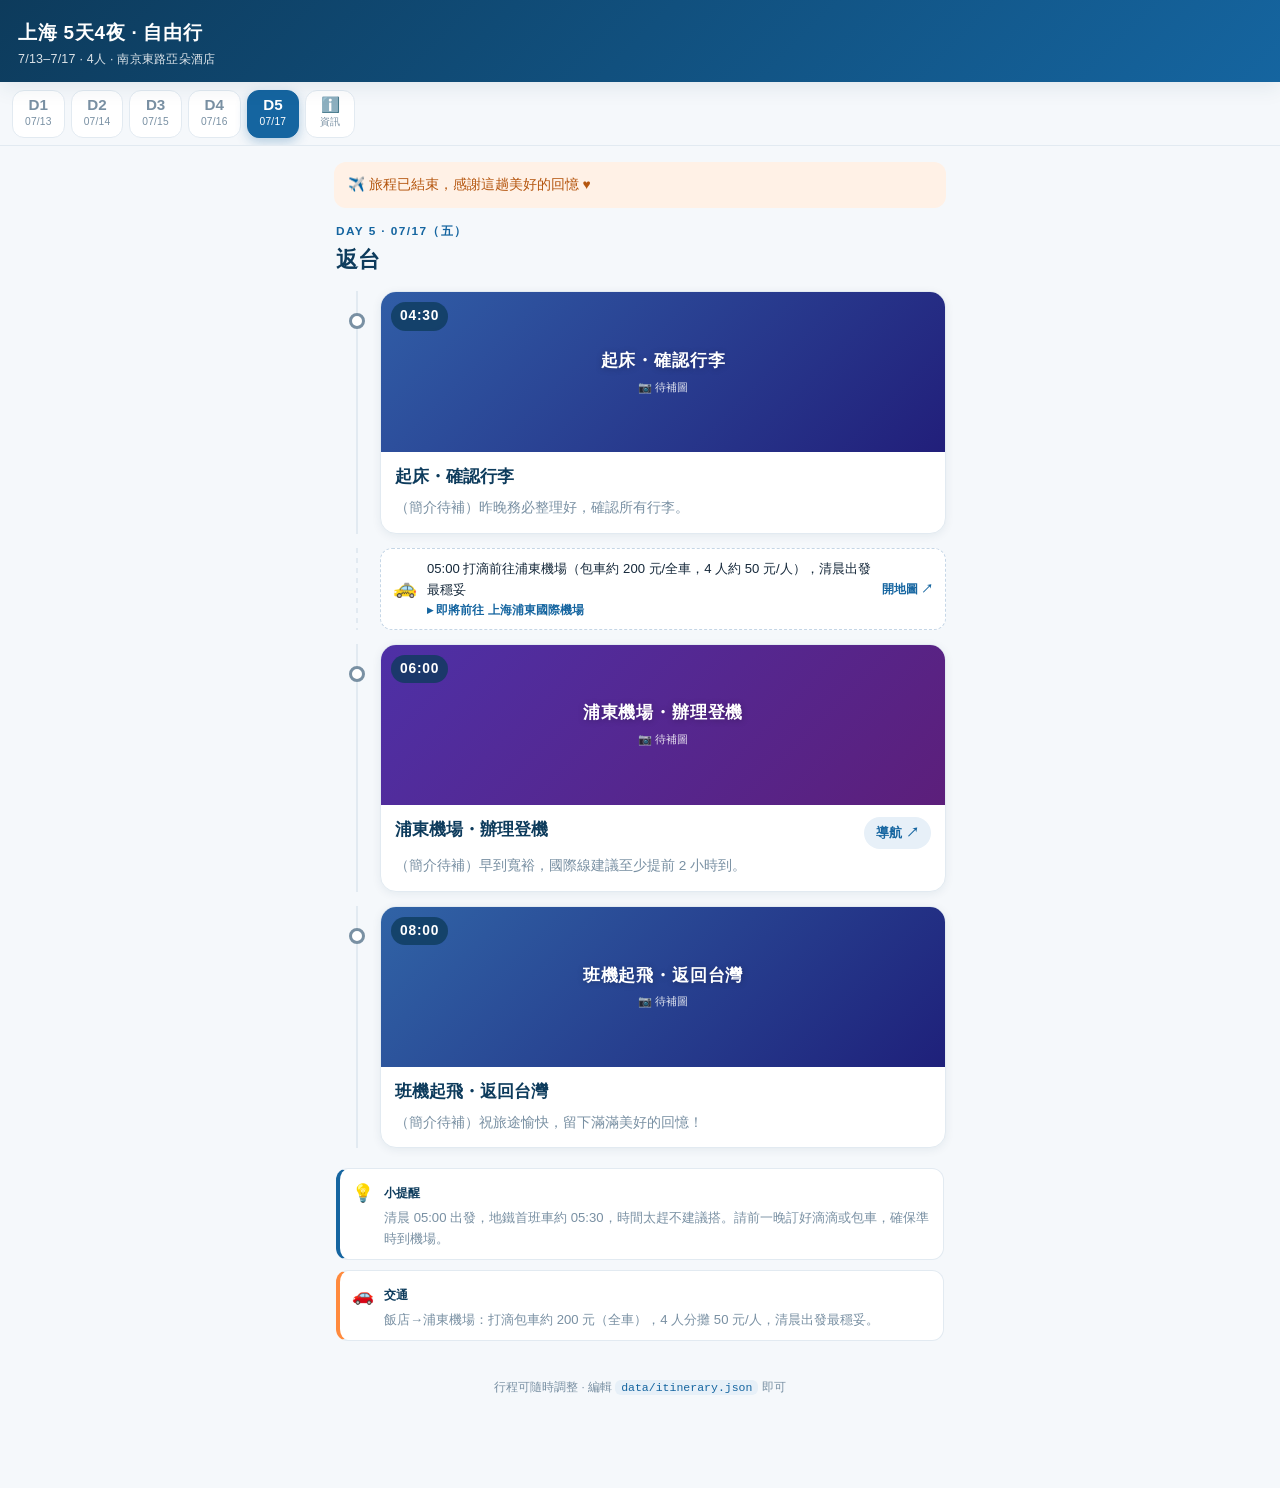
==== index.html @ e6017c13 "Header 顯示網站最後更新時間（CI 部署時自動產生） - workflow 上傳前產生 build-info.json（台北 UTC+8 時間戳） - 前端讀取後顯示「最後更新：YYYY-MM-" ====
<!DOCTYPE html>
<html lang="zh-Hant">
<head>
  <meta charset="UTF-8">
  <meta name="viewport" content="width=device-width, initial-scale=1, viewport-fit=cover">
  <meta name="theme-color" content="#0D3B5C">
  <title>上海 5天4夜 · 自由行</title>
  <link rel="stylesheet" href="css/style.css">
</head>
<body>
  <header class="topbar">
    <h1 id="app-title" class="topbar-title">上海自由行</h1>
    <p id="app-sub" class="topbar-sub"></p>
    <p id="app-updated" class="topbar-updated" hidden></p>
  </header>

  <nav id="tabs" class="tabbar" role="tablist" aria-label="行程分頁"></nav>

  <main id="content" class="content" role="tabpanel">
    <p class="loading">行程載入中…</p>
  </main>

  <button id="now-btn" class="now-fab" hidden aria-label="回到現在">
    <span class="now-fab-ico">⟲</span><span class="now-fab-txt">回到現在</span>
  </button>

  <footer class="footer">
    <p>行程可隨時調整 · 編輯 <code>data/itinerary.json</code> 即可</p>
  </footer>

  <script src="js/amap.js"></script>
  <script src="js/now.js"></script>
  <script src="js/app.js"></script>
</body>
</html>
---- css/style.css ----
/* 上海自由行 — 清爽現代・藍白卡片，手機優先
   簽名元素：會呼吸的日程時間軸 spine（填充至「現在」，當前節點暖橘脈動） */

:root {
  --bg: #f5f8fb;
  --surface: #ffffff;
  --blue: #1565a0;
  --blue-deep: #0d3b5c;
  --blue-soft: #e7f0f8;
  --accent: #ff8a3d;      /* 唯一破格：僅用於「現在/即將」 */
  --accent-soft: #fff1e6;
  --ink: #16293b;
  --muted: #7990a3;
  --line: #e2eaf1;
  --shadow: 0 6px 20px rgba(13, 59, 92, 0.08);
  --shadow-card: 0 2px 10px rgba(13, 59, 92, 0.07);
  --radius: 16px;
  --rail-w: 46px;
  --tabbar-h: 60px;
  --topbar-h: 64px;
  font-family: -apple-system, BlinkMacSystemFont, "PingFang TC", "Noto Sans TC",
    "Microsoft JhengHei", "Segoe UI", Roboto, sans-serif;
}

* { box-sizing: border-box; }

html { scroll-padding-top: calc(var(--topbar-h) + var(--tabbar-h) + 8px); }

body {
  margin: 0;
  background: var(--bg);
  color: var(--ink);
  line-height: 1.6;
  -webkit-text-size-adjust: 100%;
  padding-bottom: 72px;
}

/* ---------- Topbar ---------- */
.topbar {
  position: sticky;
  top: 0;
  z-index: 30;
  background: linear-gradient(135deg, var(--blue-deep), var(--blue));
  color: #fff;
  padding: env(safe-area-inset-top) 18px 12px;
  padding-top: max(12px, env(safe-area-inset-top));
  box-shadow: var(--shadow);
}
.topbar-title {
  margin: 6px 0 2px;
  font-size: 1.18rem;
  font-weight: 800;
  letter-spacing: 0.04em;
}
.topbar-sub {
  margin: 0;
  font-size: 0.78rem;
  opacity: 0.85;
  letter-spacing: 0.02em;
}
.topbar-updated {
  margin: 4px 0 0;
  font-size: 0.66rem;
  opacity: 0.62;
  letter-spacing: 0.02em;
  font-variant-numeric: tabular-nums;
}
.topbar-updated[hidden] { display: none; }

/* ---------- Tabbar ---------- */
.tabbar {
  position: sticky;
  top: var(--topbar-h);
  z-index: 25;
  display: flex;
  gap: 6px;
  padding: 8px 12px;
  background: rgba(245, 248, 251, 0.92);
  backdrop-filter: blur(8px);
  border-bottom: 1px solid var(--line);
  overflow-x: auto;
  scrollbar-width: none;
}
.tabbar::-webkit-scrollbar { display: none; }
.tab {
  position: relative;
  flex: 0 0 auto;
  display: flex;
  flex-direction: column;
  align-items: center;
  min-width: 50px;
  padding: 6px 12px;
  border: 1px solid var(--line);
  border-radius: 12px;
  background: var(--surface);
  color: var(--muted);
  font: inherit;
  cursor: pointer;
  transition: all 0.18s ease;
}
.tab-day { font-size: 0.95rem; font-weight: 700; line-height: 1.1; }
.tab-date { font-size: 0.64rem; letter-spacing: 0.02em; }
.tab.is-active {
  background: var(--blue);
  border-color: var(--blue);
  color: #fff;
  box-shadow: 0 4px 12px rgba(21, 101, 160, 0.3);
}
.tab-dot {
  position: absolute;
  top: 5px;
  right: 7px;
  width: 7px;
  height: 7px;
  border-radius: 50%;
  background: var(--accent);
  box-shadow: 0 0 0 2px var(--surface);
}
.tab.is-active .tab-dot { box-shadow: 0 0 0 2px var(--blue); }

/* ---------- Content ---------- */
.content { padding: 16px 14px 8px; max-width: 640px; margin: 0 auto; }
.loading, .load-error { text-align: center; color: var(--muted); padding: 40px 16px; }
.load-error { color: #c0392b; }

.banner {
  border-radius: 12px;
  padding: 12px 14px;
  font-size: 0.85rem;
  margin-bottom: 14px;
}
.banner--before { background: var(--blue-soft); color: var(--blue-deep); }
.banner--after { background: var(--accent-soft); color: #b5560f; }

.day-head { margin: 4px 2px 14px; }
.day-kicker {
  font-size: 0.74rem;
  font-weight: 700;
  letter-spacing: 0.12em;
  color: var(--blue);
  text-transform: uppercase;
}
.day-title { margin: 2px 0 0; font-size: 1.35rem; font-weight: 800; color: var(--blue-deep); }

/* ---------- Timeline spine ---------- */
.timeline { list-style: none; margin: 0; padding: 0; }
.tl-item {
  position: relative;
  display: grid;
  grid-template-columns: var(--rail-w) 1fr;
}
.tl-rail { position: relative; }
.tl-rail::before {
  content: "";
  position: absolute;
  left: calc(var(--rail-w) / 2 - 1px);
  top: 0;
  bottom: 0;
  width: 2px;
  background: var(--line);
}
.tl-rail--dashed::before {
  background: repeating-linear-gradient(var(--line) 0 5px, transparent 5px 10px);
}
.tl-node {
  position: absolute;
  left: calc(var(--rail-w) / 2 - 8px);
  top: 22px;
  width: 16px;
  height: 16px;
  border-radius: 50%;
  background: var(--surface);
  border: 3px solid var(--muted);
  z-index: 1;
}

/* spot card */
.tl-spot { padding-bottom: 14px; }
.card {
  background: var(--surface);
  border-radius: var(--radius);
  box-shadow: var(--shadow-card);
  overflow: hidden;
  border: 1px solid var(--line);
  transition: border-color 0.2s ease, box-shadow 0.2s ease, transform 0.2s ease;
}
.card-media { position: relative; height: 132px; }
.media-img { width: 100%; height: 100%; object-fit: cover; display: block; }
.media-ph {
  width: 100%;
  height: 100%;
  display: flex;
  flex-direction: column;
  align-items: center;
  justify-content: center;
  gap: 4px;
  color: #fff;
}
.media-ph-name { font-size: 1.05rem; font-weight: 800; letter-spacing: 0.05em; text-shadow: 0 1px 6px rgba(0,0,0,0.25); }
.media-ph-hint { font-size: 0.7rem; opacity: 0.85; }
.spot-time {
  position: absolute;
  top: 10px;
  left: 10px;
  background: rgba(13, 59, 92, 0.78);
  color: #fff;
  font-size: 0.86rem;
  font-weight: 800;
  font-variant-numeric: tabular-nums;
  letter-spacing: 0.06em;
  padding: 3px 9px;
  border-radius: 999px;
  backdrop-filter: blur(2px);
}
.card-body { padding: 12px 14px 14px; }
.card-head { display: flex; align-items: flex-start; justify-content: space-between; gap: 10px; }
.card-title { margin: 0; font-size: 1.04rem; font-weight: 700; color: var(--blue-deep); }
.card-intro { margin: 6px 0 0; font-size: 0.85rem; color: var(--muted); }

.btn-nav {
  flex: 0 0 auto;
  background: var(--blue-soft);
  color: var(--blue);
  font-size: 0.8rem;
  font-weight: 700;
  text-decoration: none;
  padding: 6px 12px;
  border-radius: 999px;
  white-space: nowrap;
  transition: background 0.15s ease;
}
.btn-nav:active { background: #d6e6f4; }

.now-badge, .next-badge {
  display: inline-block;
  font-size: 0.66rem;
  font-weight: 800;
  padding: 2px 7px;
  border-radius: 999px;
  vertical-align: middle;
  margin-left: 4px;
}
.now-badge { background: var(--accent); color: #fff; }
.next-badge { background: var(--accent-soft); color: #b5560f; }

/* transit chip */
.tl-transit { padding-bottom: 14px; }
.transit-chip {
  display: flex;
  align-items: center;
  gap: 10px;
  background: var(--surface);
  border: 1px dashed #c5d6e6;
  border-radius: 12px;
  padding: 9px 12px;
  text-decoration: none;
  color: var(--ink);
  transition: background 0.15s ease, border-color 0.15s ease;
}
a.transit-chip:active { background: var(--blue-soft); }
.transit-chip--static { cursor: default; }
.transit-icon { font-size: 1.2rem; flex: 0 0 auto; }
.transit-text { flex: 1 1 auto; min-width: 0; }
.transit-desc { display: block; font-size: 0.82rem; }
.transit-dest { display: block; font-size: 0.74rem; font-weight: 700; color: var(--blue); margin-top: 1px; }
.transit-go { flex: 0 0 auto; font-size: 0.72rem; font-weight: 700; color: var(--blue); white-space: nowrap; }

/* ---------- 三態：已過 / 現在 / 即將 ---------- */
.state-past .card { opacity: 0.72; }
.state-past .media-ph { filter: saturate(0.7) brightness(0.92); }
.state-past .tl-rail::before { background: var(--blue); opacity: 0.5; }
.state-past .tl-rail--dashed::before {
  background: repeating-linear-gradient(rgba(21,101,160,0.5) 0 5px, transparent 5px 10px);
}
.state-past .tl-node { border-color: var(--blue); background: var(--blue); }

.state-current .tl-rail::before { background: linear-gradient(var(--blue) 0 22px, var(--line) 22px); }
.state-current .tl-node {
  border-color: var(--accent);
  background: var(--accent);
  box-shadow: 0 0 0 0 rgba(255, 138, 61, 0.6);
  animation: pulse 1.8s infinite;
}
.state-current .card {
  border-color: var(--accent);
  box-shadow: 0 8px 22px rgba(255, 138, 61, 0.22);
  transform: translateY(-1px);
}
.state-next .tl-node { border-color: var(--accent); background: var(--accent-soft); }

@keyframes pulse {
  0% { box-shadow: 0 0 0 0 rgba(255, 138, 61, 0.55); }
  70% { box-shadow: 0 0 0 10px rgba(255, 138, 61, 0); }
  100% { box-shadow: 0 0 0 0 rgba(255, 138, 61, 0); }
}

/* ---------- 小提醒 / 交通 ---------- */
.notes { margin: 6px 2px 0; display: grid; gap: 10px; }
.note {
  display: flex;
  gap: 10px;
  background: var(--surface);
  border: 1px solid var(--line);
  border-left: 4px solid var(--blue);
  border-radius: 12px;
  padding: 10px 12px;
}
.note--car { border-left-color: var(--accent); }
.note-ico { font-size: 1.1rem; }
.note strong { font-size: 0.78rem; color: var(--blue-deep); }
.note p { margin: 2px 0 0; font-size: 0.82rem; color: var(--muted); }

/* ---------- 資訊分頁 ---------- */
.info-block { margin-bottom: 22px; }
.info-h { font-size: 1rem; color: var(--blue-deep); margin: 0 0 10px; }
.table-wrap { overflow-x: auto; border-radius: 12px; border: 1px solid var(--line); }
.info-table { width: 100%; border-collapse: collapse; background: var(--surface); font-size: 0.8rem; }
.info-table th, .info-table td { padding: 9px 10px; text-align: left; border-bottom: 1px solid var(--line); }
.info-table thead th { background: var(--blue-soft); color: var(--blue-deep); font-size: 0.76rem; white-space: nowrap; }
.info-table tbody tr:last-child td { border-bottom: none; }
.info-table .num { font-variant-numeric: tabular-nums; white-space: nowrap; }
.info-table tbody tr:last-child { font-weight: 700; }

.checklist { list-style: none; margin: 0; padding: 0; display: grid; grid-template-columns: 1fr 1fr; gap: 6px; }
.checklist label { display: flex; align-items: center; gap: 7px; font-size: 0.84rem; background: var(--surface); border: 1px solid var(--line); border-radius: 10px; padding: 8px 10px; cursor: pointer; }
.checklist input { accent-color: var(--blue); width: 16px; height: 16px; }
.bullet { margin: 0; padding-left: 20px; }
.bullet li { font-size: 0.85rem; margin-bottom: 6px; color: var(--ink); }

/* ---------- 回到現在 FAB ---------- */
.now-fab {
  position: fixed;
  right: 16px;
  bottom: calc(18px + env(safe-area-inset-bottom));
  z-index: 40;
  display: inline-flex;
  align-items: center;
  gap: 7px;
  background: var(--accent);
  color: #fff;
  border: none;
  border-radius: 999px;
  padding: 11px 17px;
  font: inherit;
  font-weight: 800;
  font-size: 0.85rem;
  box-shadow: 0 8px 22px rgba(255, 138, 61, 0.4);
  cursor: pointer;
}
.now-fab[hidden] { display: none; }
.now-fab-ico { font-size: 1.1rem; }
.now-fab:active { transform: scale(0.96); }

/* ---------- Footer ---------- */
.footer { text-align: center; padding: 18px 16px 8px; color: var(--muted); font-size: 0.72rem; }
.footer code { background: var(--blue-soft); color: var(--blue); padding: 1px 6px; border-radius: 6px; }

/* ---------- a11y ---------- */
:focus-visible { outline: 3px solid var(--accent); outline-offset: 2px; border-radius: 6px; }

@media (prefers-reduced-motion: reduce) {
  * { animation: none !important; scroll-behavior: auto !important; transition: none !important; }
}

@media (min-width: 560px) {
  .card-media { height: 160px; }
}
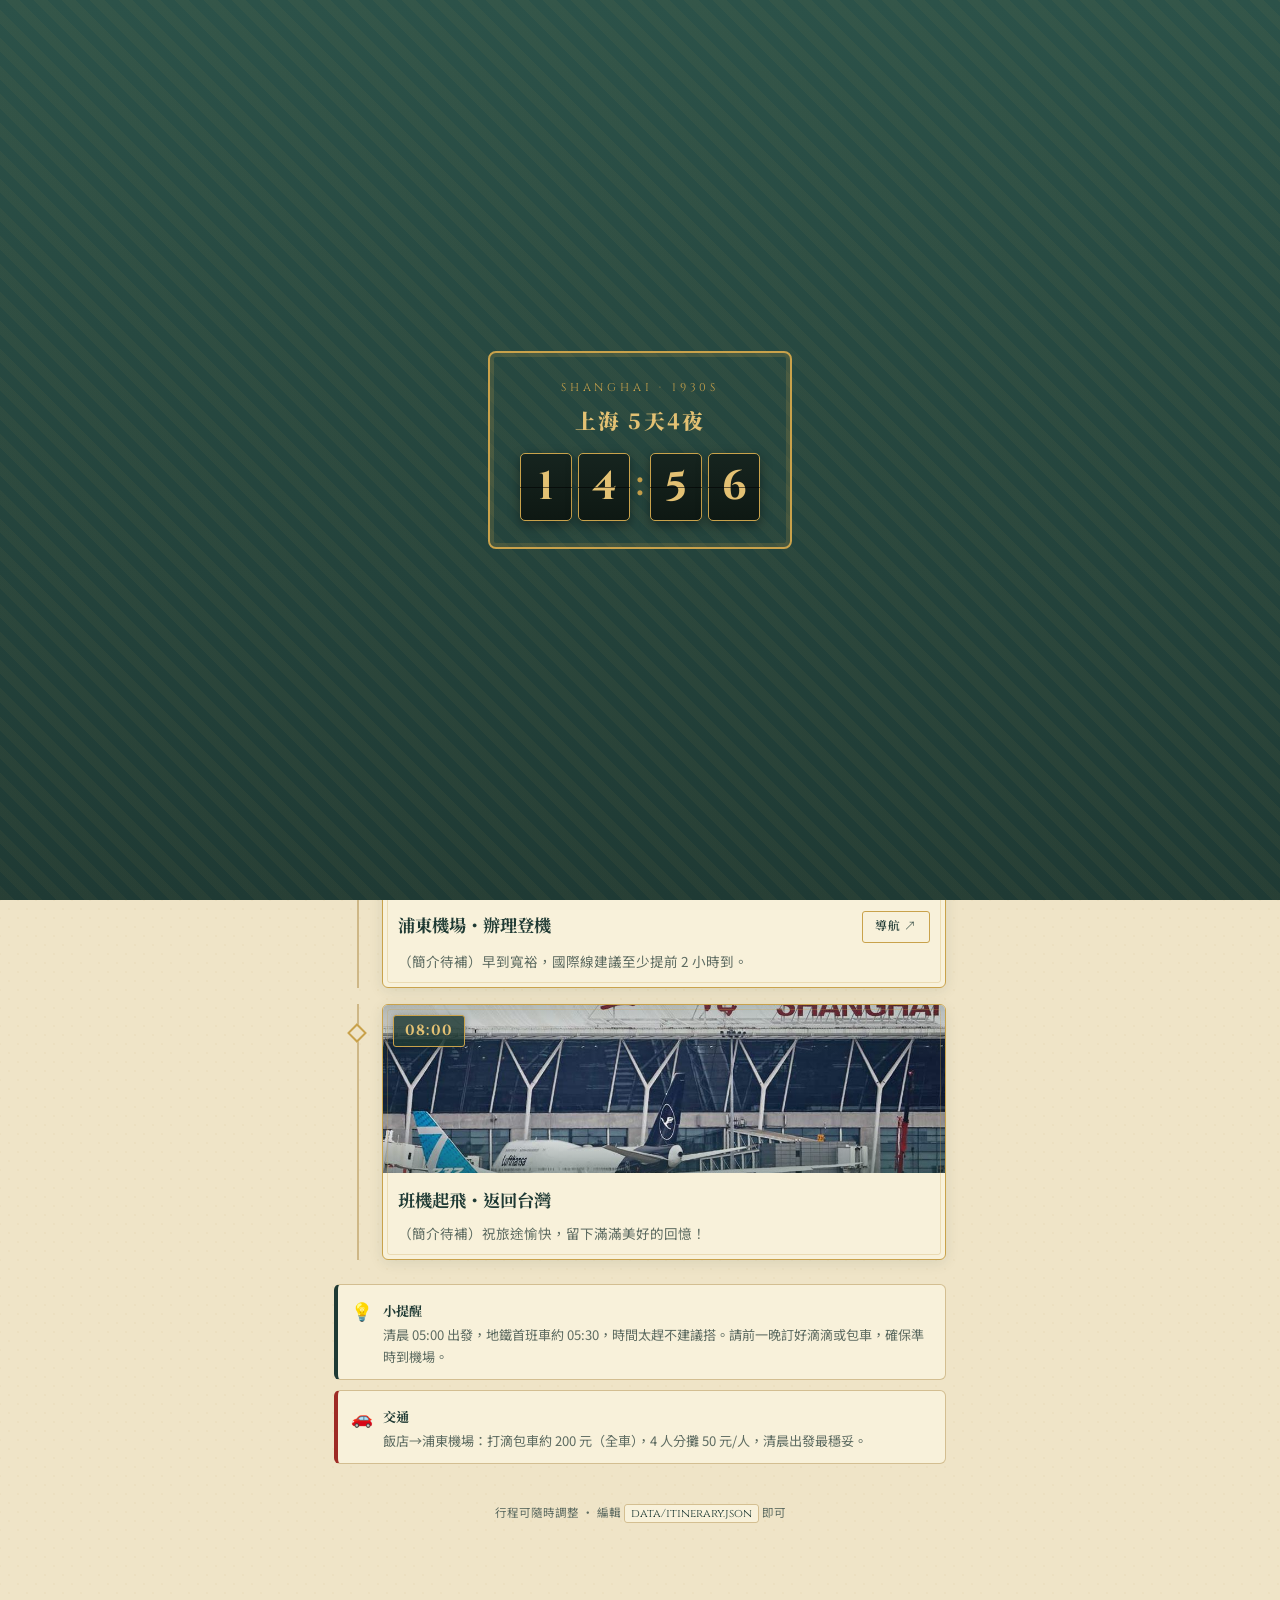
==== commit 388b8077: "feat: 改版為老上海 Art Deco 視覺風格 - 配色全面換成墨綠/鎏金/米白紙感，胭脂紅作為「現在/即將」唯一破格 - 時間軸節點改菱形、時間改鎏金框車票、Day 標頭墨綠帶＋鎏金 ◆ 分隔" ====
--- a/index.html
+++ b/index.html
@@ -3,11 +3,29 @@
 <head>
   <meta charset="UTF-8">
   <meta name="viewport" content="width=device-width, initial-scale=1, viewport-fit=cover">
-  <meta name="theme-color" content="#0D3B5C">
+  <meta name="theme-color" content="#1f3a34">
   <title>上海 5天4夜 · 自由行</title>
+  <link rel="preconnect" href="https://fonts.googleapis.com">
+  <link rel="preconnect" href="https://fonts.gstatic.com" crossorigin>
+  <link rel="stylesheet" href="https://fonts.googleapis.com/css2?family=Cinzel:wght@400;500;600;700&family=Noto+Serif+TC:wght@500;700;900&family=Noto+Sans+TC:wght@400;500;700&display=swap">
   <link rel="stylesheet" href="css/style.css">
 </head>
 <body>
+  <!-- 入場：翻牌時鐘（數字由 app.js 依當前上海時間填入；無 JS／reduced-motion 時自動隱藏） -->
+  <div id="deco-loader" class="deco-loader" aria-hidden="true">
+    <div class="deco-loader-frame">
+      <div class="deco-loader-eyebrow">Shanghai · 1930s</div>
+      <div class="deco-loader-title">上海 5天4夜</div>
+      <div class="flip-clock">
+        <div class="flip-card"><span class="flip-digit flip-new" data-h10></span></div>
+        <div class="flip-card"><span class="flip-digit flip-new" data-h1></span></div>
+        <span class="flip-colon">:</span>
+        <div class="flip-card"><span class="flip-digit flip-new" data-m10></span></div>
+        <div class="flip-card"><span class="flip-digit flip-new" data-m1></span></div>
+      </div>
+    </div>
+  </div>
+
   <header class="topbar">
     <h1 id="app-title" class="topbar-title">上海自由行</h1>
     <p id="app-sub" class="topbar-sub"></p>
--- a/css/style.css
+++ b/css/style.css
@@ -1,86 +1,110 @@
-/* 上海自由行 — 清爽現代・藍白卡片，手機優先
-   簽名元素：會呼吸的日程時間軸 spine（填充至「現在」，當前節點暖橘脈動） */
+/* 上海自由行 — 老上海 Art Deco・月份牌・手機優先
+   墨綠當墨色／鎏金金屬細線／胭脂破格／米白紙感
+   簽名：鎏金時間軸 spine（菱形節點），現在態胭脂菱形脈動；入場翻牌時鐘
+   字體由 index.html 的 <link> 預載（Cinzel / Noto Serif TC / Noto Sans TC） */
 
 :root {
-  --bg: #f5f8fb;
-  --surface: #ffffff;
-  --blue: #1565a0;
-  --blue-deep: #0d3b5c;
-  --blue-soft: #e7f0f8;
-  --accent: #ff8a3d;      /* 唯一破格：僅用於「現在/即將」 */
-  --accent-soft: #fff1e6;
-  --ink: #16293b;
-  --muted: #7990a3;
-  --line: #e2eaf1;
-  --shadow: 0 6px 20px rgba(13, 59, 92, 0.08);
-  --shadow-card: 0 2px 10px rgba(13, 59, 92, 0.07);
-  --radius: 16px;
-  --rail-w: 46px;
+  --paper: #efe4c7;        /* 月份牌米白（帶暖） */
+  --paper-2: #f8f1da;      /* 卡片底，略亮 */
+  --ink: #20312b;          /* 墨綠近黑：主文字（不用純黑） */
+  --ink-soft: #5d6b61;     /* 次文字 */
+  --jade: #1f3a34;         /* 深墨綠：標頭塊 */
+  --jade-2: #2c5249;
+  --gold: #c9a24b;         /* 鎏金 */
+  --gold-bright: #e3c173;
+  --gold-line: rgba(166, 130, 56, 0.45);  /* 金屬細線（紙上） */
+  --rouge: #9e2b25;        /* 胭脂：唯一破格，僅「現在/即將」 */
+  --rouge-soft: #f0dcc7;
+  --line: rgba(166, 130, 56, 0.32);
+
+  --shadow: 0 8px 24px rgba(31, 58, 52, 0.16);
+  --shadow-card: 0 3px 14px rgba(31, 58, 52, 0.10);
+  --radius: 6px;           /* Art Deco：俐落幾何，少圓角 */
+  --rail-w: 48px;
   --tabbar-h: 60px;
-  --topbar-h: 64px;
-  font-family: -apple-system, BlinkMacSystemFont, "PingFang TC", "Noto Sans TC",
-    "Microsoft JhengHei", "Segoe UI", Roboto, sans-serif;
+  --topbar-h: 72px;
+
+  --serif: "Noto Serif TC", "Songti TC", serif;
+  --sans: "Noto Sans TC", -apple-system, "PingFang TC", sans-serif;
+  --deco: "Cinzel", "Noto Serif TC", serif;   /* Deco-classical 拉丁／數字 */
+  font-family: var(--sans);
 }
 
 * { box-sizing: border-box; }
-
 html { scroll-padding-top: calc(var(--topbar-h) + var(--tabbar-h) + 8px); }
 
 body {
   margin: 0;
-  background: var(--bg);
   color: var(--ink);
-  line-height: 1.6;
+  line-height: 1.65;
   -webkit-text-size-adjust: 100%;
-  padding-bottom: 72px;
-}
-
-/* ---------- Topbar ---------- */
+  padding-bottom: 76px;
+  /* 紙感：米白＋極淡金色織紋網點 */
+  background-color: var(--paper);
+  background-image:
+    radial-gradient(rgba(166, 130, 56, 0.045) 1px, transparent 1px),
+    radial-gradient(rgba(166, 130, 56, 0.045) 1px, transparent 1px);
+  background-size: 18px 18px;
+  background-position: 0 0, 9px 9px;
+}
+
+/* ===== Topbar：墨綠塊＋鎏金雙線＋幾何放射 ===== */
 .topbar {
   position: sticky;
   top: 0;
   z-index: 30;
-  background: linear-gradient(135deg, var(--blue-deep), var(--blue));
-  color: #fff;
-  padding: env(safe-area-inset-top) 18px 12px;
-  padding-top: max(12px, env(safe-area-inset-top));
-  box-shadow: var(--shadow);
-}
+  color: var(--paper);
+  padding: max(12px, env(safe-area-inset-top)) 18px 12px;
+  background:
+    repeating-linear-gradient(90deg, transparent 0 26px, rgba(201,162,75,0.05) 26px 27px),
+    linear-gradient(180deg, var(--jade-2), var(--jade));
+  border-bottom: 3px solid var(--gold);
+  box-shadow: var(--shadow), inset 0 -6px 0 -5px var(--gold-bright);
+  transition: transform 0.25s ease;
+  will-change: transform;
+}
+body.head-collapsed .topbar { transform: translateY(-100%); }
 .topbar-title {
-  margin: 6px 0 2px;
-  font-size: 1.18rem;
-  font-weight: 800;
-  letter-spacing: 0.04em;
+  margin: 4px 0 2px;
+  font-family: var(--serif);
+  font-size: 1.24rem;
+  font-weight: 900;
+  letter-spacing: 0.08em;
+  color: var(--gold-bright);
+  text-shadow: 0 1px 0 rgba(0,0,0,0.25);
 }
 .topbar-sub {
   margin: 0;
-  font-size: 0.78rem;
-  opacity: 0.85;
-  letter-spacing: 0.02em;
+  font-size: 0.74rem;
+  letter-spacing: 0.16em;
+  color: rgba(239, 228, 199, 0.78);
 }
 .topbar-updated {
   margin: 4px 0 0;
-  font-size: 0.66rem;
-  opacity: 0.62;
-  letter-spacing: 0.02em;
+  font-family: var(--deco);
+  font-size: 0.62rem;
+  letter-spacing: 0.08em;
+  color: rgba(201, 162, 75, 0.7);
   font-variant-numeric: tabular-nums;
 }
 .topbar-updated[hidden] { display: none; }
 
-/* ---------- Tabbar ---------- */
+/* ===== Tabbar ===== */
 .tabbar {
   position: sticky;
   top: var(--topbar-h);
   z-index: 25;
   display: flex;
-  gap: 6px;
-  padding: 8px 12px;
-  background: rgba(245, 248, 251, 0.92);
+  gap: 7px;
+  padding: 9px 12px;
+  background: rgba(239, 228, 199, 0.92);
   backdrop-filter: blur(8px);
-  border-bottom: 1px solid var(--line);
+  border-bottom: 1px solid var(--gold-line);
   overflow-x: auto;
   scrollbar-width: none;
-}
+  transition: transform 0.25s ease;
+}
+body.head-collapsed .tabbar { transform: translateY(calc(-1 * var(--topbar-h))); }
 .tabbar::-webkit-scrollbar { display: none; }
 .tab {
   position: relative;
@@ -88,280 +112,442 @@
   display: flex;
   flex-direction: column;
   align-items: center;
-  min-width: 50px;
-  padding: 6px 12px;
-  border: 1px solid var(--line);
-  border-radius: 12px;
-  background: var(--surface);
-  color: var(--muted);
+  min-width: 52px;
+  padding: 6px 13px;
+  border: 1px solid var(--gold-line);
+  border-radius: var(--radius);
+  background: var(--paper-2);
+  color: var(--ink-soft);
   font: inherit;
   cursor: pointer;
   transition: all 0.18s ease;
 }
-.tab-day { font-size: 0.95rem; font-weight: 700; line-height: 1.1; }
-.tab-date { font-size: 0.64rem; letter-spacing: 0.02em; }
+.tab-day { font-family: var(--deco); font-size: 1rem; font-weight: 700; line-height: 1.15; letter-spacing: 0.04em; }
+.tab-date { font-family: var(--deco); font-size: 0.62rem; letter-spacing: 0.06em; }
 .tab.is-active {
-  background: var(--blue);
-  border-color: var(--blue);
-  color: #fff;
-  box-shadow: 0 4px 12px rgba(21, 101, 160, 0.3);
+  background: var(--jade);
+  border-color: var(--gold);
+  color: var(--gold-bright);
+  box-shadow: 0 3px 10px rgba(31, 58, 52, 0.3), inset 0 0 0 1px rgba(201,162,75,0.35);
 }
 .tab-dot {
   position: absolute;
-  top: 5px;
-  right: 7px;
-  width: 7px;
-  height: 7px;
-  border-radius: 50%;
-  background: var(--accent);
-  box-shadow: 0 0 0 2px var(--surface);
-}
-.tab.is-active .tab-dot { box-shadow: 0 0 0 2px var(--blue); }
-
-/* ---------- Content ---------- */
+  top: 4px; right: 6px;
+  width: 7px; height: 7px;
+  background: var(--rouge);
+  transform: rotate(45deg);   /* 菱形 */
+  box-shadow: 0 0 0 2px var(--paper-2);
+}
+.tab.is-active .tab-dot { box-shadow: 0 0 0 2px var(--jade); }
+
+/* ===== Content ===== */
 .content { padding: 16px 14px 8px; max-width: 640px; margin: 0 auto; }
-.loading, .load-error { text-align: center; color: var(--muted); padding: 40px 16px; }
-.load-error { color: #c0392b; }
+.loading, .load-error { text-align: center; color: var(--ink-soft); padding: 40px 16px; }
+.load-error { color: var(--rouge); }
 
 .banner {
-  border-radius: 12px;
+  border: 1px solid var(--gold-line);
+  border-left: 4px solid var(--gold);
+  border-radius: var(--radius);
   padding: 12px 14px;
   font-size: 0.85rem;
-  margin-bottom: 14px;
-}
-.banner--before { background: var(--blue-soft); color: var(--blue-deep); }
-.banner--after { background: var(--accent-soft); color: #b5560f; }
-
-.day-head { margin: 4px 2px 14px; }
+  margin-bottom: 16px;
+  background: var(--paper-2);
+}
+.banner--before { color: var(--jade); }
+.banner--after { color: var(--rouge); border-left-color: var(--rouge); }
+
+/* ===== Day head：墨綠標頭帶＋Deco 分隔 ===== */
+.day-head {
+  margin: 4px 0 16px;
+  padding: 14px 16px;
+  background: var(--jade);
+  border-radius: var(--radius);
+  border: 1px solid var(--gold);
+  box-shadow: inset 0 0 0 3px rgba(201,162,75,0.14);
+  position: relative;
+}
 .day-kicker {
-  font-size: 0.74rem;
-  font-weight: 700;
-  letter-spacing: 0.12em;
-  color: var(--blue);
+  font-family: var(--deco);
+  font-size: 0.72rem;
+  font-weight: 600;
+  letter-spacing: 0.18em;
+  color: var(--gold-bright);
   text-transform: uppercase;
 }
-.day-title { margin: 2px 0 0; font-size: 1.35rem; font-weight: 800; color: var(--blue-deep); }
-
-/* ---------- Timeline spine ---------- */
+.day-title {
+  margin: 6px 0 0;
+  font-family: var(--serif);
+  font-size: 1.42rem;
+  font-weight: 900;
+  letter-spacing: 0.03em;
+  color: var(--paper);
+}
+/* 標頭帶下方鎏金 Deco 分隔線（◆ 居中） */
+.day-head::after {
+  content: "";
+  display: block;
+  margin-top: 10px;
+  height: 6px;
+  background:
+    linear-gradient(var(--gold), var(--gold)) center/100% 1px no-repeat,
+    radial-gradient(circle, var(--gold-bright) 2.5px, transparent 3px) center/9px 9px no-repeat;
+}
+
+/* ===== Timeline spine（鎏金軌＋菱形節點）===== */
 .timeline { list-style: none; margin: 0; padding: 0; }
-.tl-item {
-  position: relative;
-  display: grid;
-  grid-template-columns: var(--rail-w) 1fr;
-}
+.tl-item { position: relative; display: grid; grid-template-columns: var(--rail-w) 1fr; }
 .tl-rail { position: relative; }
 .tl-rail::before {
   content: "";
   position: absolute;
   left: calc(var(--rail-w) / 2 - 1px);
-  top: 0;
-  bottom: 0;
+  top: 0; bottom: 0;
   width: 2px;
-  background: var(--line);
+  background: var(--gold-line);
 }
 .tl-rail--dashed::before {
-  background: repeating-linear-gradient(var(--line) 0 5px, transparent 5px 10px);
+  background: repeating-linear-gradient(var(--gold-line) 0 5px, transparent 5px 10px);
 }
 .tl-node {
   position: absolute;
   left: calc(var(--rail-w) / 2 - 8px);
   top: 22px;
-  width: 16px;
-  height: 16px;
-  border-radius: 50%;
-  background: var(--surface);
-  border: 3px solid var(--muted);
+  width: 14px; height: 14px;
+  background: var(--paper);
+  border: 2px solid var(--gold);
+  transform: rotate(45deg);    /* 菱形 lozenge */
   z-index: 1;
 }
 
-/* spot card */
-.tl-spot { padding-bottom: 14px; }
+/* ===== Spot card ===== */
+.tl-spot { padding-bottom: 16px; }
 .card {
-  background: var(--surface);
+  background: var(--paper-2);
   border-radius: var(--radius);
   box-shadow: var(--shadow-card);
   overflow: hidden;
-  border: 1px solid var(--line);
+  border: 1px solid var(--gold);
+  position: relative;
   transition: border-color 0.2s ease, box-shadow 0.2s ease, transform 0.2s ease;
 }
-.card-media { position: relative; height: 132px; }
-.media-img { width: 100%; height: 100%; object-fit: cover; display: block; }
+.card::after {  /* Deco 內框細線 */
+  content: "";
+  position: absolute;
+  inset: 4px;
+  border: 1px solid rgba(201,162,75,0.28);
+  border-radius: 3px;
+  pointer-events: none;
+  z-index: 2;
+}
+.card-media { position: relative; height: 136px; }
+.media-img { width: 100%; height: 100%; object-fit: cover; display: block; filter: saturate(0.92) contrast(1.02); }
+/* 底部漸層 scrim：讓時間票永遠可讀 */
+.card-media::after {
+  content: "";
+  position: absolute;
+  inset: 0;
+  background: linear-gradient(180deg, rgba(31,58,52,0.30) 0%, transparent 32%, transparent 70%, rgba(31,58,52,0.42) 100%);
+  pointer-events: none;
+}
 .media-ph {
-  width: 100%;
-  height: 100%;
-  display: flex;
-  flex-direction: column;
-  align-items: center;
-  justify-content: center;
-  gap: 4px;
-  color: #fff;
-}
-.media-ph-name { font-size: 1.05rem; font-weight: 800; letter-spacing: 0.05em; text-shadow: 0 1px 6px rgba(0,0,0,0.25); }
-.media-ph-hint { font-size: 0.7rem; opacity: 0.85; }
+  width: 100%; height: 100%;
+  display: flex; flex-direction: column;
+  align-items: center; justify-content: center; gap: 5px;
+  color: var(--gold-bright);
+  background:
+    repeating-linear-gradient(45deg, rgba(201,162,75,0.08) 0 8px, transparent 8px 16px),
+    linear-gradient(135deg, var(--jade-2), var(--jade));
+}
+.media-ph-name { font-family: var(--serif); font-size: 1.08rem; font-weight: 700; letter-spacing: 0.06em; text-shadow: 0 1px 6px rgba(0,0,0,0.3); }
+.media-ph-hint { font-family: var(--deco); font-size: 0.64rem; letter-spacing: 0.12em; opacity: 0.85; }
+
+/* 時間票：鎏金框＋Deco 數字（火車時刻表感） */
 .spot-time {
   position: absolute;
-  top: 10px;
-  left: 10px;
-  background: rgba(13, 59, 92, 0.78);
-  color: #fff;
-  font-size: 0.86rem;
-  font-weight: 800;
+  top: 10px; left: 10px;
+  z-index: 3;
+  font-family: var(--deco);
+  font-size: 0.92rem;
+  font-weight: 700;
   font-variant-numeric: tabular-nums;
-  letter-spacing: 0.06em;
-  padding: 3px 9px;
-  border-radius: 999px;
-  backdrop-filter: blur(2px);
-}
-.card-body { padding: 12px 14px 14px; }
+  letter-spacing: 0.08em;
+  color: var(--gold-bright);
+  background: rgba(31, 58, 52, 0.82);
+  padding: 3px 11px;
+  border: 1px solid var(--gold);
+  border-radius: 3px;
+  box-shadow: 0 1px 6px rgba(0,0,0,0.25);
+}
+.card-body { padding: 13px 15px 15px; position: relative; z-index: 1; }
 .card-head { display: flex; align-items: flex-start; justify-content: space-between; gap: 10px; }
-.card-title { margin: 0; font-size: 1.04rem; font-weight: 700; color: var(--blue-deep); }
-.card-intro { margin: 6px 0 0; font-size: 0.85rem; color: var(--muted); }
+.card-title { margin: 0; font-family: var(--serif); font-size: 1.08rem; font-weight: 700; color: var(--jade); }
+.card-intro { margin: 7px 0 0; font-size: 0.85rem; color: var(--ink-soft); }
 
 .btn-nav {
   flex: 0 0 auto;
-  background: var(--blue-soft);
-  color: var(--blue);
-  font-size: 0.8rem;
-  font-weight: 700;
+  background: transparent;
+  color: var(--jade);
+  font-family: var(--deco);
+  font-size: 0.74rem;
+  font-weight: 600;
+  letter-spacing: 0.06em;
   text-decoration: none;
-  padding: 6px 12px;
-  border-radius: 999px;
+  padding: 5px 12px;
+  border: 1px solid var(--gold);
+  border-radius: 3px;
   white-space: nowrap;
-  transition: background 0.15s ease;
-}
-.btn-nav:active { background: #d6e6f4; }
+  transition: background 0.15s ease, color 0.15s ease;
+}
+.btn-nav:active { background: var(--jade); color: var(--gold-bright); }
 
 .now-badge, .next-badge {
   display: inline-block;
-  font-size: 0.66rem;
-  font-weight: 800;
-  padding: 2px 7px;
-  border-radius: 999px;
+  font-family: var(--deco);
+  font-size: 0.62rem;
+  font-weight: 700;
+  letter-spacing: 0.08em;
+  padding: 2px 8px;
+  border-radius: 3px;
   vertical-align: middle;
-  margin-left: 4px;
-}
-.now-badge { background: var(--accent); color: #fff; }
-.next-badge { background: var(--accent-soft); color: #b5560f; }
-
-/* transit chip */
-.tl-transit { padding-bottom: 14px; }
+  margin-left: 5px;
+}
+.now-badge { background: var(--rouge); color: var(--paper); }
+.next-badge { background: transparent; color: var(--rouge); border: 1px solid var(--rouge); }
+
+/* ===== Transit chip ===== */
+.tl-transit { padding-bottom: 16px; }
 .transit-chip {
-  display: flex;
-  align-items: center;
-  gap: 10px;
-  background: var(--surface);
-  border: 1px dashed #c5d6e6;
-  border-radius: 12px;
-  padding: 9px 12px;
+  display: flex; align-items: center; gap: 10px;
+  background: var(--paper-2);
+  border: 1px dashed var(--gold);
+  border-radius: var(--radius);
+  padding: 9px 13px;
   text-decoration: none;
   color: var(--ink);
-  transition: background 0.15s ease, border-color 0.15s ease;
-}
-a.transit-chip:active { background: var(--blue-soft); }
+  transition: background 0.15s ease;
+}
+a.transit-chip:active { background: var(--rouge-soft); }
 .transit-chip--static { cursor: default; }
 .transit-icon { font-size: 1.2rem; flex: 0 0 auto; }
 .transit-text { flex: 1 1 auto; min-width: 0; }
 .transit-desc { display: block; font-size: 0.82rem; }
-.transit-dest { display: block; font-size: 0.74rem; font-weight: 700; color: var(--blue); margin-top: 1px; }
-.transit-go { flex: 0 0 auto; font-size: 0.72rem; font-weight: 700; color: var(--blue); white-space: nowrap; }
-
-/* ---------- 三態：已過 / 現在 / 即將 ---------- */
-.state-past .card { opacity: 0.72; }
-.state-past .media-ph { filter: saturate(0.7) brightness(0.92); }
-.state-past .tl-rail::before { background: var(--blue); opacity: 0.5; }
-.state-past .tl-rail--dashed::before {
-  background: repeating-linear-gradient(rgba(21,101,160,0.5) 0 5px, transparent 5px 10px);
-}
-.state-past .tl-node { border-color: var(--blue); background: var(--blue); }
-
-.state-current .tl-rail::before { background: linear-gradient(var(--blue) 0 22px, var(--line) 22px); }
+.transit-dest { display: block; font-family: var(--deco); font-size: 0.72rem; font-weight: 600; letter-spacing: 0.04em; color: var(--jade); margin-top: 1px; }
+.transit-go { flex: 0 0 auto; font-family: var(--deco); font-size: 0.68rem; font-weight: 600; letter-spacing: 0.04em; color: var(--jade); white-space: nowrap; }
+
+/* ===== 三態：已過 / 現在 / 即將 ===== */
+.state-past .card { opacity: 0.66; }
+.state-past .media-img { filter: saturate(0.45) brightness(0.95) sepia(0.12); }
+.state-past .media-ph { filter: saturate(0.6) brightness(0.9); }
+.state-past .tl-rail::before { background: var(--gold); opacity: 0.7; }
+.state-past .tl-rail--dashed::before { background: repeating-linear-gradient(rgba(201,162,75,0.7) 0 5px, transparent 5px 10px); }
+.state-past .tl-node { border-color: var(--gold); background: var(--gold); }
+
+.state-current .tl-rail::before { background: linear-gradient(var(--gold) 0 22px, var(--gold-line) 22px); }
 .state-current .tl-node {
-  border-color: var(--accent);
-  background: var(--accent);
-  box-shadow: 0 0 0 0 rgba(255, 138, 61, 0.6);
-  animation: pulse 1.8s infinite;
+  border-color: var(--rouge);
+  background: var(--rouge);
+  width: 16px; height: 16px;
+  left: calc(var(--rail-w) / 2 - 9px);
+  box-shadow: 0 0 0 0 rgba(158, 43, 37, 0.55);
+  animation: pulse 1.9s infinite;
 }
 .state-current .card {
-  border-color: var(--accent);
-  box-shadow: 0 8px 22px rgba(255, 138, 61, 0.22);
+  border-color: var(--rouge);
+  box-shadow: 0 8px 22px rgba(158, 43, 37, 0.22);
   transform: translateY(-1px);
 }
-.state-next .tl-node { border-color: var(--accent); background: var(--accent-soft); }
+.state-current .card::after { border-color: rgba(158,43,37,0.4); }
+.state-current .card-title { color: var(--rouge); }
+.state-next .tl-node { border-color: var(--rouge); background: var(--rouge-soft); }
 
 @keyframes pulse {
-  0% { box-shadow: 0 0 0 0 rgba(255, 138, 61, 0.55); }
-  70% { box-shadow: 0 0 0 10px rgba(255, 138, 61, 0); }
-  100% { box-shadow: 0 0 0 0 rgba(255, 138, 61, 0); }
-}
-
-/* ---------- 小提醒 / 交通 ---------- */
-.notes { margin: 6px 2px 0; display: grid; gap: 10px; }
+  0% { box-shadow: 0 0 0 0 rgba(158, 43, 37, 0.5); }
+  70% { box-shadow: 0 0 0 11px rgba(158, 43, 37, 0); }
+  100% { box-shadow: 0 0 0 0 rgba(158, 43, 37, 0); }
+}
+
+/* ===== Notes ===== */
+.notes { margin: 8px 0 0; display: grid; gap: 10px; }
 .note {
-  display: flex;
-  gap: 10px;
-  background: var(--surface);
-  border: 1px solid var(--line);
-  border-left: 4px solid var(--blue);
-  border-radius: 12px;
-  padding: 10px 12px;
-}
-.note--car { border-left-color: var(--accent); }
+  display: flex; gap: 10px;
+  background: var(--paper-2);
+  border: 1px solid var(--gold-line);
+  border-left: 4px solid var(--jade);
+  border-radius: var(--radius);
+  padding: 11px 13px;
+}
+.note--car { border-left-color: var(--rouge); }
 .note-ico { font-size: 1.1rem; }
-.note strong { font-size: 0.78rem; color: var(--blue-deep); }
-.note p { margin: 2px 0 0; font-size: 0.82rem; color: var(--muted); }
-
-/* ---------- 資訊分頁 ---------- */
-.info-block { margin-bottom: 22px; }
-.info-h { font-size: 1rem; color: var(--blue-deep); margin: 0 0 10px; }
-.table-wrap { overflow-x: auto; border-radius: 12px; border: 1px solid var(--line); }
-.info-table { width: 100%; border-collapse: collapse; background: var(--surface); font-size: 0.8rem; }
-.info-table th, .info-table td { padding: 9px 10px; text-align: left; border-bottom: 1px solid var(--line); }
-.info-table thead th { background: var(--blue-soft); color: var(--blue-deep); font-size: 0.76rem; white-space: nowrap; }
+.note strong { font-family: var(--serif); font-size: 0.82rem; color: var(--jade); }
+.note p { margin: 2px 0 0; font-size: 0.82rem; color: var(--ink-soft); }
+
+/* ===== 資訊分頁 ===== */
+.info-block { margin-bottom: 24px; }
+.info-h { font-family: var(--serif); font-size: 1.06rem; color: var(--jade); margin: 0 0 11px; letter-spacing: 0.02em; }
+.table-wrap { overflow-x: auto; border-radius: var(--radius); border: 1px solid var(--gold); }
+.info-table { width: 100%; border-collapse: collapse; background: var(--paper-2); font-size: 0.8rem; }
+.info-table th, .info-table td { padding: 9px 11px; text-align: left; border-bottom: 1px solid var(--gold-line); }
+.info-table thead th { background: var(--jade); color: var(--gold-bright); font-family: var(--deco); font-size: 0.74rem; letter-spacing: 0.06em; white-space: nowrap; }
 .info-table tbody tr:last-child td { border-bottom: none; }
-.info-table .num { font-variant-numeric: tabular-nums; white-space: nowrap; }
+.info-table .num { font-family: var(--deco); font-variant-numeric: tabular-nums; white-space: nowrap; }
 .info-table tbody tr:last-child { font-weight: 700; }
 
-.checklist { list-style: none; margin: 0; padding: 0; display: grid; grid-template-columns: 1fr 1fr; gap: 6px; }
-.checklist label { display: flex; align-items: center; gap: 7px; font-size: 0.84rem; background: var(--surface); border: 1px solid var(--line); border-radius: 10px; padding: 8px 10px; cursor: pointer; }
-.checklist input { accent-color: var(--blue); width: 16px; height: 16px; }
+.checklist { list-style: none; margin: 0; padding: 0; display: grid; grid-template-columns: 1fr 1fr; gap: 7px; }
+.checklist label { display: flex; align-items: center; gap: 8px; font-size: 0.84rem; background: var(--paper-2); border: 1px solid var(--gold-line); border-radius: var(--radius); padding: 8px 11px; cursor: pointer; }
+.checklist input { accent-color: var(--jade); width: 16px; height: 16px; }
 .bullet { margin: 0; padding-left: 20px; }
-.bullet li { font-size: 0.85rem; margin-bottom: 6px; color: var(--ink); }
-
-/* ---------- 回到現在 FAB ---------- */
+.bullet li { font-size: 0.85rem; margin-bottom: 7px; color: var(--ink); }
+
+/* ===== 回到現在 FAB ===== */
 .now-fab {
   position: fixed;
   right: 16px;
   bottom: calc(18px + env(safe-area-inset-bottom));
   z-index: 40;
-  display: inline-flex;
-  align-items: center;
-  gap: 7px;
-  background: var(--accent);
-  color: #fff;
-  border: none;
+  display: inline-flex; align-items: center; gap: 7px;
+  background: var(--rouge);
+  color: var(--gold-bright);
+  border: 1px solid var(--gold);
   border-radius: 999px;
-  padding: 11px 17px;
-  font: inherit;
-  font-weight: 800;
-  font-size: 0.85rem;
-  box-shadow: 0 8px 22px rgba(255, 138, 61, 0.4);
+  padding: 11px 18px;
+  font-family: var(--deco);
+  font-weight: 700;
+  font-size: 0.82rem;
+  letter-spacing: 0.06em;
+  box-shadow: 0 8px 22px rgba(158, 43, 37, 0.4);
   cursor: pointer;
 }
 .now-fab[hidden] { display: none; }
-.now-fab-ico { font-size: 1.1rem; }
+.now-fab-ico { font-size: 1.05rem; }
 .now-fab:active { transform: scale(0.96); }
 
-/* ---------- Footer ---------- */
-.footer { text-align: center; padding: 18px 16px 8px; color: var(--muted); font-size: 0.72rem; }
-.footer code { background: var(--blue-soft); color: var(--blue); padding: 1px 6px; border-radius: 6px; }
-
-/* ---------- a11y ---------- */
-:focus-visible { outline: 3px solid var(--accent); outline-offset: 2px; border-radius: 6px; }
+/* ===== Footer ===== */
+.footer { text-align: center; padding: 20px 16px 8px; color: var(--ink-soft); font-size: 0.72rem; }
+.footer code { font-family: var(--deco); background: var(--paper-2); color: var(--jade); padding: 1px 6px; border: 1px solid var(--gold-line); border-radius: 3px; }
+
+/* ===== 安裝高德 App 彈窗 ===== */
+.install-overlay {
+  position: fixed; inset: 0; z-index: 60;
+  background: rgba(31, 58, 52, 0.5);
+  backdrop-filter: blur(3px);
+  display: flex; align-items: flex-end; justify-content: center;
+  animation: install-fade 0.18s ease;
+}
+.install-sheet {
+  width: 100%; max-width: 480px;
+  background: var(--paper);
+  border-radius: 14px 14px 0 0;
+  border-top: 3px solid var(--gold);
+  padding: 22px 20px calc(18px + env(safe-area-inset-bottom));
+  box-shadow: 0 -8px 28px rgba(31, 58, 52, 0.22);
+  animation: install-slide 0.22s ease;
+}
+.install-title { margin: 0 0 6px; font-family: var(--serif); font-size: 1.08rem; font-weight: 700; color: var(--jade); text-align: center; }
+.install-desc { margin: 0 0 16px; font-size: 0.85rem; color: var(--ink-soft); text-align: center; }
+.install-btn {
+  display: block; width: 100%;
+  border: 1px solid var(--gold-line);
+  border-radius: var(--radius);
+  padding: 13px; margin-top: 9px;
+  font: inherit; font-weight: 700; font-size: 0.92rem;
+  cursor: pointer;
+  background: var(--paper-2); color: var(--jade);
+  transition: transform 0.1s ease;
+}
+.install-btn:active { transform: scale(0.98); }
+.install-btn--primary { background: var(--jade); color: var(--gold-bright); border-color: var(--gold); }
+.install-btn--ghost { background: transparent; color: var(--ink-soft); font-weight: 600; border-color: transparent; }
+@keyframes install-fade { from { opacity: 0; } to { opacity: 1; } }
+@keyframes install-slide { from { transform: translateY(100%); } to { transform: translateY(0); } }
+
+/* ===== 入場：翻牌時鐘 loader ===== */
+.deco-loader {
+  position: fixed; inset: 0; z-index: 80;
+  display: flex; flex-direction: column;
+  align-items: center; justify-content: center;
+  gap: 18px;
+  background:
+    repeating-linear-gradient(45deg, rgba(201,162,75,0.05) 0 10px, transparent 10px 20px),
+    linear-gradient(180deg, var(--jade-2), var(--jade));
+  transition: opacity 0.5s ease, visibility 0.5s ease;
+}
+.deco-loader.is-hidden { opacity: 0; visibility: hidden; pointer-events: none; }
+.deco-loader-frame {
+  padding: 26px 30px;
+  border: 2px solid var(--gold);
+  border-radius: 8px;
+  box-shadow: inset 0 0 0 4px rgba(201,162,75,0.18);
+  text-align: center;
+}
+.deco-loader-eyebrow {
+  font-family: var(--deco);
+  font-size: 0.7rem;
+  letter-spacing: 0.34em;
+  color: var(--gold);
+  text-transform: uppercase;
+}
+.deco-loader-title {
+  margin: 6px 0 16px;
+  font-family: var(--serif);
+  font-size: 1.3rem; font-weight: 900;
+  letter-spacing: 0.1em;
+  color: var(--gold-bright);
+}
+/* 翻牌時鐘 */
+.flip-clock { display: flex; align-items: center; justify-content: center; gap: 6px; }
+.flip-card {
+  position: relative;
+  width: 52px; height: 68px;
+  perspective: 240px;
+}
+.flip-digit {
+  position: absolute; inset: 0;
+  display: flex; align-items: center; justify-content: center;
+  font-family: var(--deco);
+  font-size: 2.5rem; font-weight: 700;
+  color: var(--gold-bright);
+  background: linear-gradient(180deg, #16241f, #0e1813);
+  border: 1px solid var(--gold);
+  border-radius: 5px;
+  box-shadow: 0 4px 12px rgba(0,0,0,0.4);
+  backface-visibility: hidden;
+}
+.flip-card::after {  /* 中縫分隔線 */
+  content: ""; position: absolute; left: 0; right: 0; top: 50%;
+  height: 1px; background: rgba(0,0,0,0.55); z-index: 5;
+}
+.flip-colon { font-family: var(--deco); font-size: 2.2rem; font-weight: 700; color: var(--gold); padding-bottom: 4px; }
+.flip-new {
+  transform-origin: bottom center;
+  animation: flip-down 0.55s ease both;
+}
+.flip-card:nth-child(1) .flip-new { animation-delay: 0.15s; }
+.flip-card:nth-child(2) .flip-new { animation-delay: 0.30s; }
+.flip-card:nth-child(4) .flip-new { animation-delay: 0.45s; }
+.flip-card:nth-child(5) .flip-new { animation-delay: 0.60s; }
+@keyframes flip-down {
+  0% { transform: rotateX(90deg); opacity: 0; }
+  60% { transform: rotateX(-12deg); opacity: 1; }
+  100% { transform: rotateX(0deg); opacity: 1; }
+}
+
+/* 時間軸入場：卡片依序浮現（僅首次載入） */
+.timeline.is-entering .tl-item { opacity: 0; animation: item-rise 0.5s ease forwards; }
+@keyframes item-rise {
+  from { opacity: 0; transform: translateY(14px); }
+  to { opacity: 1; transform: translateY(0); }
+}
+
+/* ===== a11y ===== */
+:focus-visible { outline: 3px solid var(--rouge); outline-offset: 2px; border-radius: 4px; }
 
 @media (prefers-reduced-motion: reduce) {
   * { animation: none !important; scroll-behavior: auto !important; transition: none !important; }
+  .deco-loader { display: none; }
+  .timeline.is-entering .tl-item { opacity: 1; }
 }
 
 @media (min-width: 560px) {
-  .card-media { height: 160px; }
-}
+  .card-media { height: 168px; }
+}
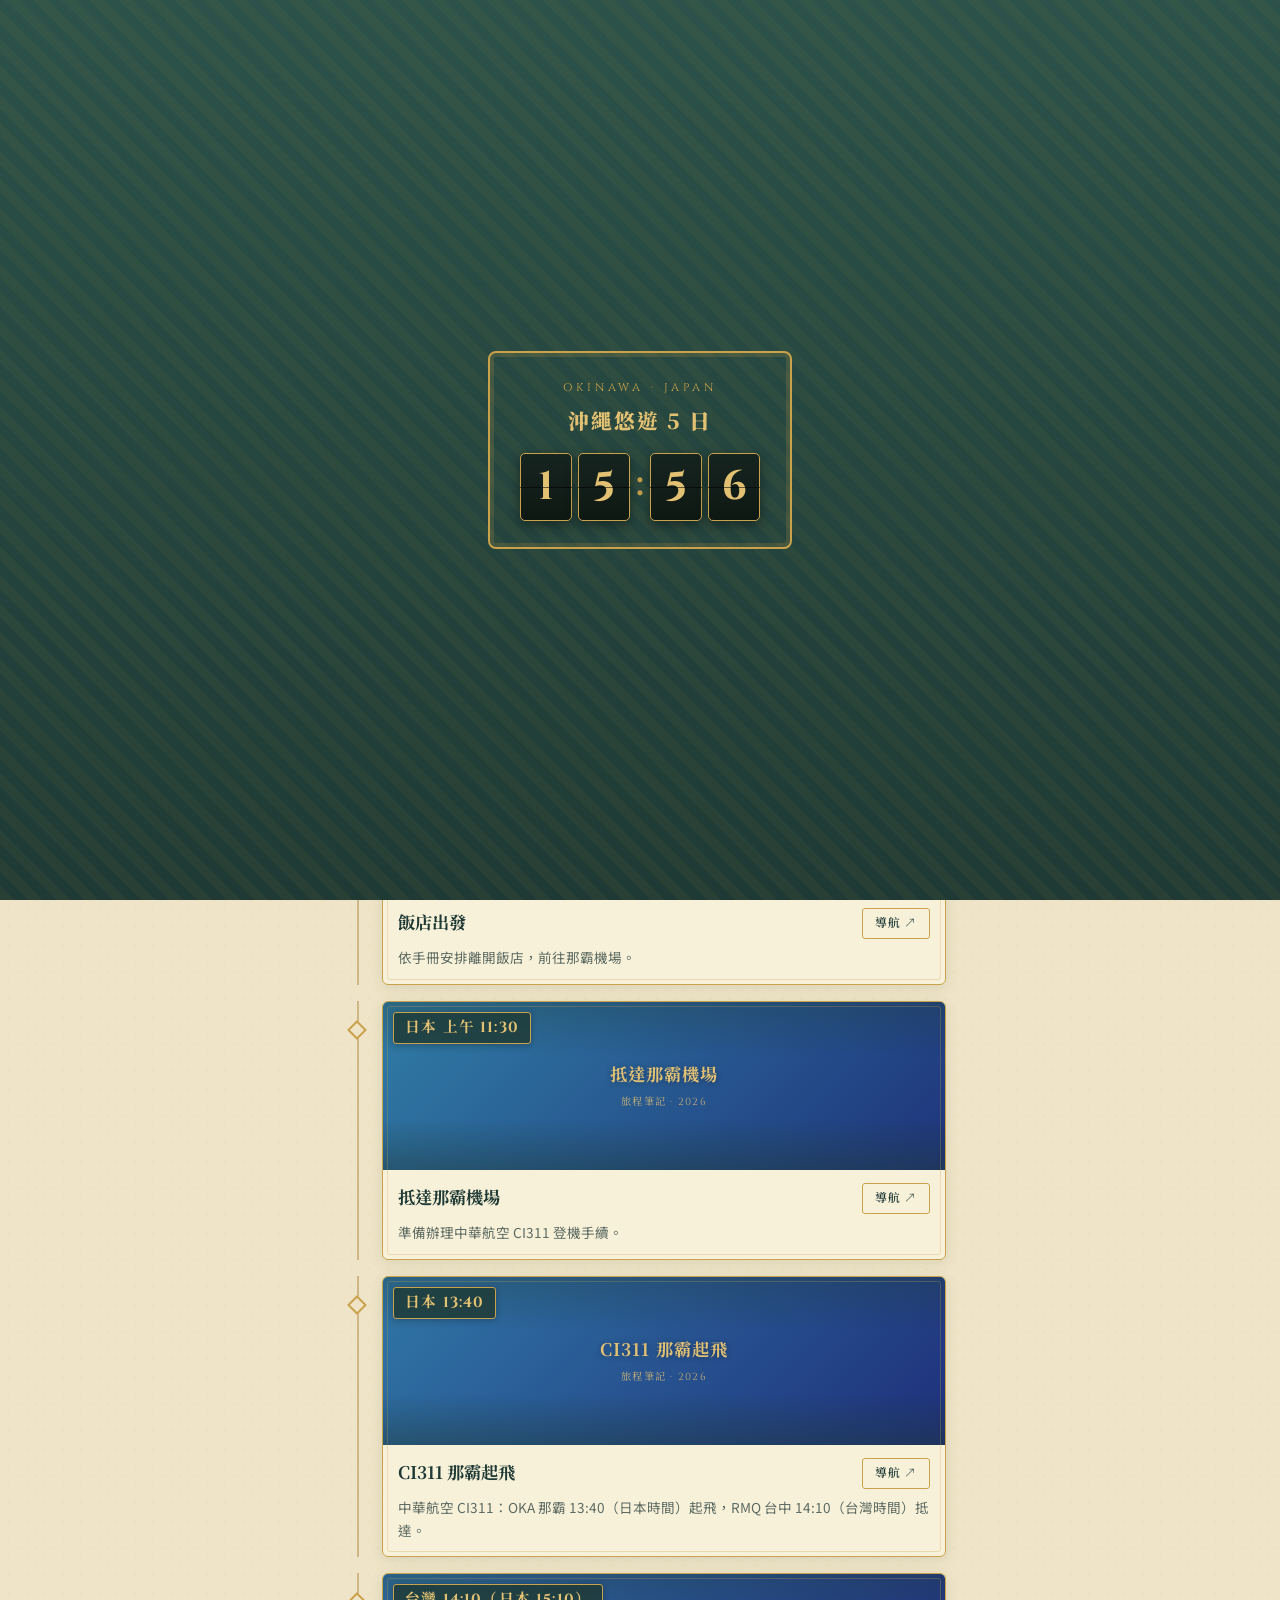
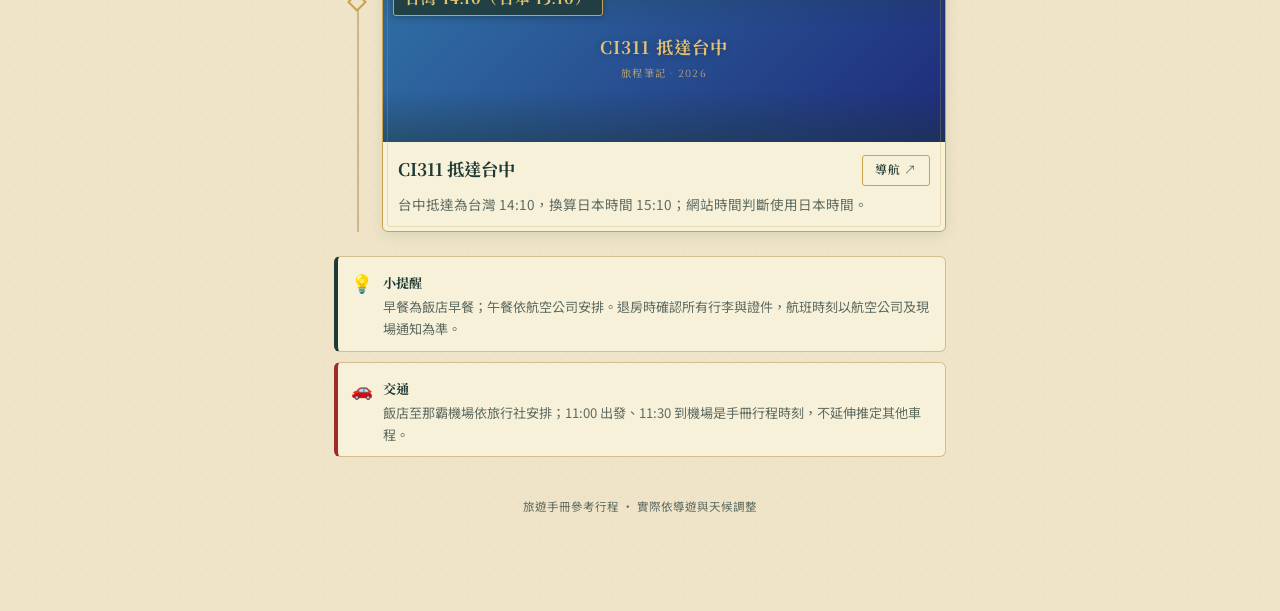
==== commit d6c16666: "[verified] feat: convert trip site to Okinawa October itinerary" ====
--- a/index.html
+++ b/index.html
@@ -4,18 +4,20 @@
   <meta charset="UTF-8">
   <meta name="viewport" content="width=device-width, initial-scale=1, viewport-fit=cover">
   <meta name="theme-color" content="#1f3a34">
-  <title>上海 5天4夜 · 自由行</title>
+  <title>沖繩悠遊 5 日 · 4 夜</title>
+  <!-- 部署版本標記：CI 將 __BUILD_VERSION__ 換成 git SHA；本機開發維持字面值（前端據此略過版本檢查） -->
+  <script>window.__BUILD__ = "__BUILD_VERSION__";</script>
   <link rel="preconnect" href="https://fonts.googleapis.com">
   <link rel="preconnect" href="https://fonts.gstatic.com" crossorigin>
   <link rel="stylesheet" href="https://fonts.googleapis.com/css2?family=Cinzel:wght@400;500;600;700&family=Noto+Serif+TC:wght@500;700;900&family=Noto+Sans+TC:wght@400;500;700&display=swap">
-  <link rel="stylesheet" href="css/style.css">
+  <link rel="stylesheet" href="css/style.css?v=__BUILD_VERSION__">
 </head>
 <body>
-  <!-- 入場：翻牌時鐘（數字由 app.js 依當前上海時間填入；無 JS／reduced-motion 時自動隱藏） -->
+  <!-- 入場：翻牌時鐘（數字由 app.js 依旅程日本時間填入；無 JS／reduced-motion 時自動隱藏） -->
   <div id="deco-loader" class="deco-loader" aria-hidden="true">
     <div class="deco-loader-frame">
-      <div class="deco-loader-eyebrow">Shanghai · 1930s</div>
-      <div class="deco-loader-title">上海 5天4夜</div>
+      <div class="deco-loader-eyebrow">Okinawa · Japan</div>
+      <div class="deco-loader-title">沖繩悠遊 5 日</div>
       <div class="flip-clock">
         <div class="flip-card"><span class="flip-digit flip-new" data-h10></span></div>
         <div class="flip-card"><span class="flip-digit flip-new" data-h1></span></div>
@@ -27,7 +29,7 @@
   </div>
 
   <header class="topbar">
-    <h1 id="app-title" class="topbar-title">上海自由行</h1>
+    <h1 id="app-title" class="topbar-title">沖繩悠遊</h1>
     <p id="app-sub" class="topbar-sub"></p>
     <p id="app-updated" class="topbar-updated" hidden></p>
   </header>
@@ -43,11 +45,11 @@
   </button>
 
   <footer class="footer">
-    <p>行程可隨時調整 · 編輯 <code>data/itinerary.json</code> 即可</p>
+    <p>旅遊手冊參考行程 · 實際依導遊與天候調整</p>
   </footer>
 
-  <script src="js/amap.js"></script>
-  <script src="js/now.js"></script>
-  <script src="js/app.js"></script>
+  <script src="js/maps.js?v=__BUILD_VERSION__"></script>
+  <script src="js/now.js?v=__BUILD_VERSION__"></script>
+  <script src="js/app.js?v=__BUILD_VERSION__"></script>
 </body>
 </html>
--- a/css/style.css
+++ b/css/style.css
@@ -284,6 +284,21 @@
 .card-title { margin: 0; font-family: var(--serif); font-size: 1.08rem; font-weight: 700; color: var(--jade); }
 .card-intro { margin: 7px 0 0; font-size: 0.85rem; color: var(--ink-soft); }
 
+.spot-stay {
+  display: inline-flex;
+  align-items: baseline;
+  gap: 5px;
+  margin: 9px 0 0;
+  padding: 3px 10px;
+  font-size: 0.74rem;
+  font-weight: 600;
+  color: var(--jade);
+  background: var(--paper-2);
+  border: 1px solid var(--gold-line);
+  border-radius: var(--radius);
+}
+.spot-stay b { font-family: var(--deco); letter-spacing: 0.03em; color: var(--jade); }
+
 .btn-nav {
   flex: 0 0 auto;
   background: transparent;
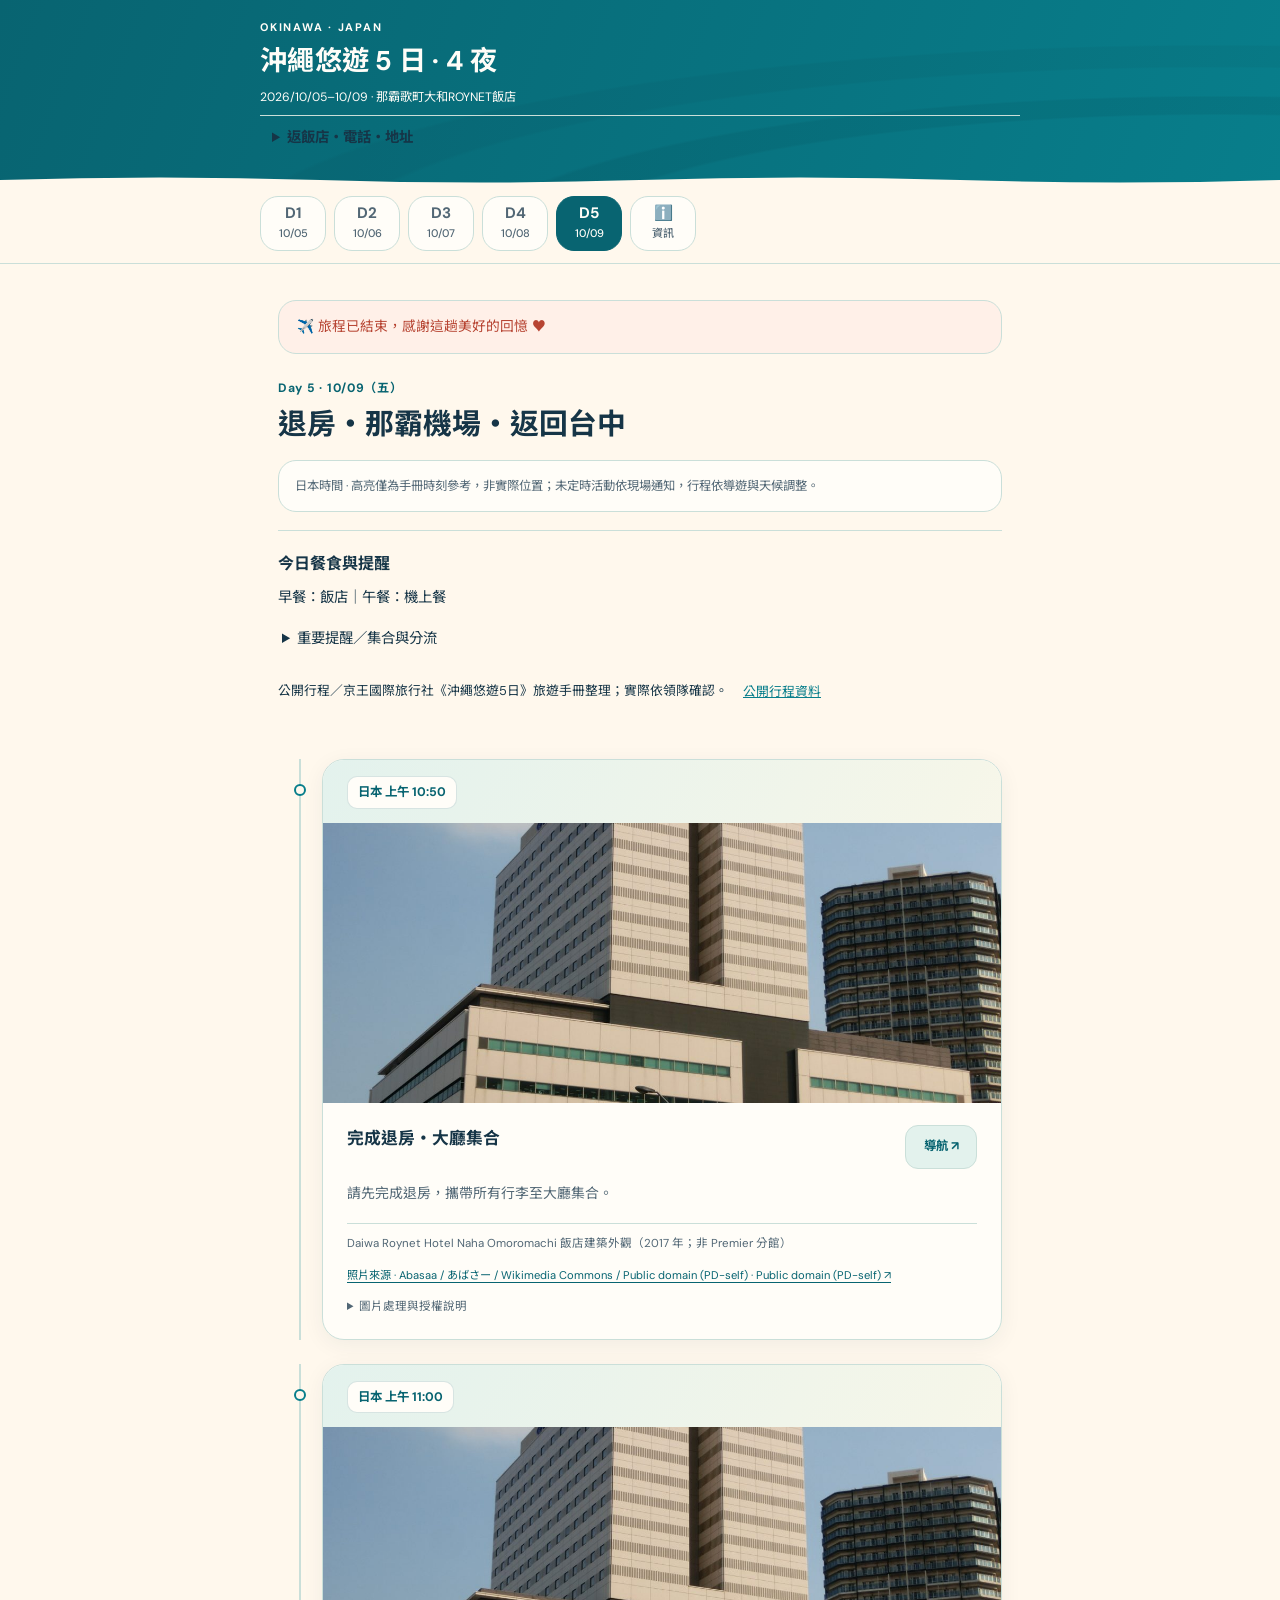
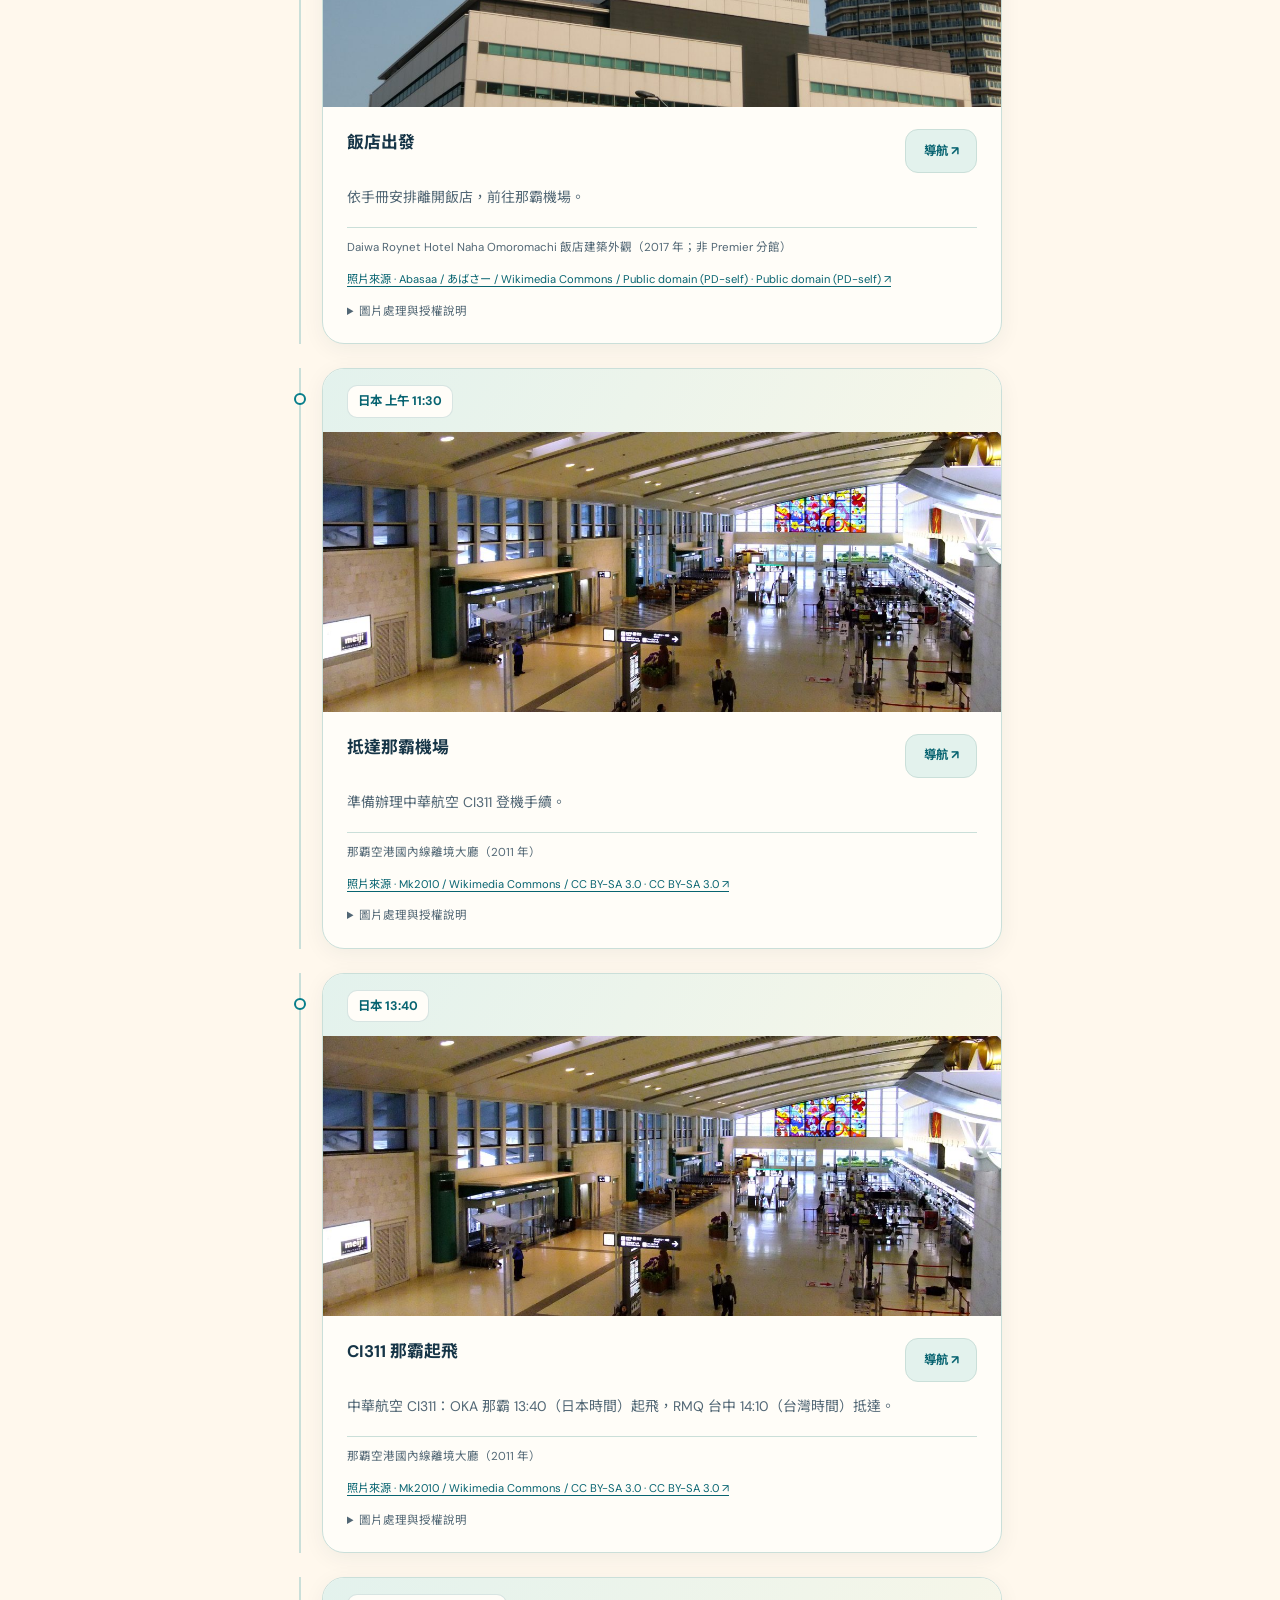
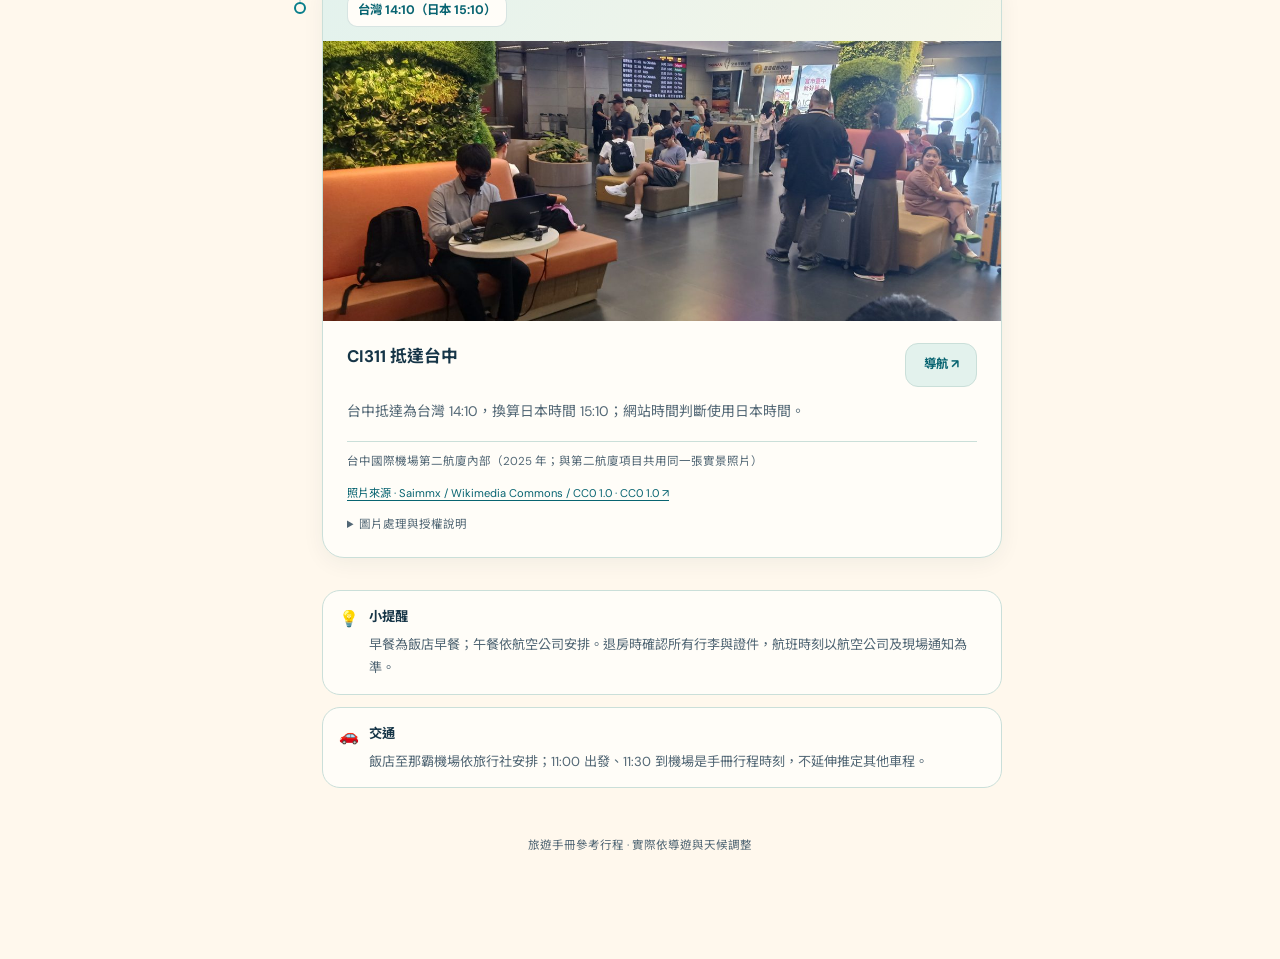
==== commit b58721fe: "feat: add Okinawa island theme, destination photos and travel tools" ====
--- a/index.html
+++ b/index.html
@@ -3,14 +3,15 @@
 <head>
   <meta charset="UTF-8">
   <meta name="viewport" content="width=device-width, initial-scale=1, viewport-fit=cover">
-  <meta name="theme-color" content="#1f3a34">
+  <meta name="theme-color" content="#086471">
   <title>沖繩悠遊 5 日 · 4 夜</title>
   <!-- 部署版本標記：CI 將 __BUILD_VERSION__ 換成 git SHA；本機開發維持字面值（前端據此略過版本檢查） -->
   <script>window.__BUILD__ = "__BUILD_VERSION__";</script>
   <link rel="preconnect" href="https://fonts.googleapis.com">
   <link rel="preconnect" href="https://fonts.gstatic.com" crossorigin>
-  <link rel="stylesheet" href="https://fonts.googleapis.com/css2?family=Cinzel:wght@400;500;600;700&family=Noto+Serif+TC:wght@500;700;900&family=Noto+Sans+TC:wght@400;500;700&display=swap">
+  <link rel="stylesheet" href="https://fonts.googleapis.com/css2?family=DM+Sans:wght@400;500;700&family=Noto+Sans+TC:wght@400;500;700&display=swap">
   <link rel="stylesheet" href="css/style.css?v=__BUILD_VERSION__">
+  <link rel="stylesheet" href="css/trip-tools.css?v=__BUILD_VERSION__">
 </head>
 <body>
   <!-- 入場：翻牌時鐘（數字由 app.js 依旅程日本時間填入；無 JS／reduced-motion 時自動隱藏） -->
@@ -29,19 +30,22 @@
   </div>
 
   <header class="topbar">
+    <p class="topbar-eyebrow">Okinawa · Japan</p>
     <h1 id="app-title" class="topbar-title">沖繩悠遊</h1>
     <p id="app-sub" class="topbar-sub"></p>
     <p id="app-updated" class="topbar-updated" hidden></p>
+    <svg class="header-wave" viewBox="0 0 1200 24" preserveAspectRatio="none" aria-hidden="true" focusable="false"><path d="M0 12 Q150 0 300 12 T600 12 T900 12 T1200 12 V24 H0Z" /></svg>
   </header>
 
   <nav id="tabs" class="tabbar" role="tablist" aria-label="行程分頁"></nav>
 
   <main id="content" class="content" role="tabpanel">
     <p class="loading">行程載入中…</p>
+    <noscript><p class="note">請開啟 JavaScript 以瀏覽每日行程與地圖導航。</p></noscript>
   </main>
 
   <button id="now-btn" class="now-fab" hidden aria-label="回到現在">
-    <span class="now-fab-ico">⟲</span><span class="now-fab-txt">回到現在</span>
+    <span class="now-fab-ico" aria-hidden="true">⟲</span><span class="now-fab-txt">回到現在</span>
   </button>
 
   <footer class="footer">
@@ -51,5 +55,6 @@
   <script src="js/maps.js?v=__BUILD_VERSION__"></script>
   <script src="js/now.js?v=__BUILD_VERSION__"></script>
   <script src="js/app.js?v=__BUILD_VERSION__"></script>
+  <script src="js/trip-tools.js?v=__BUILD_VERSION__"></script>
 </body>
 </html>
--- a/css/style.css
+++ b/css/style.css
@@ -1,568 +1,257 @@
-/* 上海自由行 — 老上海 Art Deco・月份牌・手機優先
-   墨綠當墨色／鎏金金屬細線／胭脂破格／米白紙感
-   簽名：鎏金時間軸 spine（菱形節點），現在態胭脂菱形脈動；入場翻牌時鐘
-   字體由 index.html 的 <link> 預載（Cinzel / Noto Serif TC / Noto Sans TC） */
-
+/* 沖繩悠遊 — 海島旅程筆記
+   Explore：每日時間軸優先。海水／沙灘抽象紋理不是景點照片。
+   DM Sans（拉丁與數字）＋ Noto Sans TC（繁體中文）。 */
 :root {
-  --paper: #efe4c7;        /* 月份牌米白（帶暖） */
-  --paper-2: #f8f1da;      /* 卡片底，略亮 */
-  --ink: #20312b;          /* 墨綠近黑：主文字（不用純黑） */
-  --ink-soft: #5d6b61;     /* 次文字 */
-  --jade: #1f3a34;         /* 深墨綠：標頭塊 */
-  --jade-2: #2c5249;
-  --gold: #c9a24b;         /* 鎏金 */
-  --gold-bright: #e3c173;
-  --gold-line: rgba(166, 130, 56, 0.45);  /* 金屬細線（紙上） */
-  --rouge: #9e2b25;        /* 胭脂：唯一破格，僅「現在/即將」 */
-  --rouge-soft: #f0dcc7;
-  --line: rgba(166, 130, 56, 0.32);
-
-  --shadow: 0 8px 24px rgba(31, 58, 52, 0.16);
-  --shadow-card: 0 3px 14px rgba(31, 58, 52, 0.10);
-  --radius: 6px;           /* Art Deco：俐落幾何，少圓角 */
-  --rail-w: 48px;
-  --tabbar-h: 60px;
-  --topbar-h: 72px;
-
-  --serif: "Noto Serif TC", "Songti TC", serif;
-  --sans: "Noto Sans TC", -apple-system, "PingFang TC", sans-serif;
-  --deco: "Cinzel", "Noto Serif TC", serif;   /* Deco-classical 拉丁／數字 */
-  font-family: var(--sans);
-}
-
+  --sand: #fff8ed;
+  --surface: #fffdf8;
+  --ink: #163547;
+  --muted: #526775;
+  --ocean: #087e8b;
+  --ocean-deep: #086471;
+  --seafoam: #e3f2ed;
+  --coral: #b74432;
+  --coral-soft: #fff0e8;
+  --line: #cadfd9;
+  --radius: 22px;
+  --rail-w: 32px;
+  --topbar-h: 132px; /* app.js replaces this with the measured header height */
+  --tabbar-h: 80px;
+  --shadow-card: 0 5px 22px rgba(22, 53, 71, .06);
+  font-family: "DM Sans", "Noto Sans TC", sans-serif;
+  color-scheme: light;
+}
 * { box-sizing: border-box; }
-html { scroll-padding-top: calc(var(--topbar-h) + var(--tabbar-h) + 8px); }
-
+html { scroll-padding-top: calc(var(--topbar-h) + var(--tabbar-h) + 12px); }
 body {
   margin: 0;
+  padding-bottom: 84px;
+  background: var(--sand);
   color: var(--ink);
-  line-height: 1.65;
+  font-size: 16px;
+  line-height: 1.7;
   -webkit-text-size-adjust: 100%;
-  padding-bottom: 76px;
-  /* 紙感：米白＋極淡金色織紋網點 */
-  background-color: var(--paper);
-  background-image:
-    radial-gradient(rgba(166, 130, 56, 0.045) 1px, transparent 1px),
-    radial-gradient(rgba(166, 130, 56, 0.045) 1px, transparent 1px);
-  background-size: 18px 18px;
-  background-position: 0 0, 9px 9px;
-}
-
-/* ===== Topbar：墨綠塊＋鎏金雙線＋幾何放射 ===== */
+  overflow-wrap: anywhere;
+}
+button, input { font: inherit; }
+button, a, label { -webkit-tap-highlight-color: transparent; }
+button, a { touch-action: manipulation; }
+[hidden] { display: none !important; }
+:focus-visible, button:focus, a:focus { outline: 3px solid var(--coral); outline-offset: 4px; }
+
+/* Compact ocean masthead; transforms must remain aligned with --topbar-h. */
 .topbar {
   position: sticky;
   top: 0;
   z-index: 30;
-  color: var(--paper);
-  padding: max(12px, env(safe-area-inset-top)) 18px 12px;
+  padding: max(18px, env(safe-area-inset-top)) max(20px, calc((100vw - 760px) / 2)) 24px;
+  color: #fffdf8;
   background:
-    repeating-linear-gradient(90deg, transparent 0 26px, rgba(201,162,75,0.05) 26px 27px),
-    linear-gradient(180deg, var(--jade-2), var(--jade));
-  border-bottom: 3px solid var(--gold);
-  box-shadow: var(--shadow), inset 0 -6px 0 -5px var(--gold-bright);
-  transition: transform 0.25s ease;
-  will-change: transform;
+    radial-gradient(ellipse at 95% 140%, transparent 0 39%, rgba(0,30,40,.08) 39.5% 44%, transparent 44.5% 52%, rgba(0,30,40,.05) 52.5% 58%, transparent 58.5%),
+    linear-gradient(110deg, var(--ocean-deep), var(--ocean));
+  transition: transform .24s ease;
 }
 body.head-collapsed .topbar { transform: translateY(-100%); }
-.topbar-title {
-  margin: 4px 0 2px;
-  font-family: var(--serif);
-  font-size: 1.24rem;
-  font-weight: 900;
-  letter-spacing: 0.08em;
-  color: var(--gold-bright);
-  text-shadow: 0 1px 0 rgba(0,0,0,0.25);
-}
-.topbar-sub {
-  margin: 0;
-  font-size: 0.74rem;
-  letter-spacing: 0.16em;
-  color: rgba(239, 228, 199, 0.78);
-}
-.topbar-updated {
-  margin: 4px 0 0;
-  font-family: var(--deco);
-  font-size: 0.62rem;
-  letter-spacing: 0.08em;
-  color: rgba(201, 162, 75, 0.7);
-  font-variant-numeric: tabular-nums;
-}
-.topbar-updated[hidden] { display: none; }
-
-/* ===== Tabbar ===== */
+.topbar-eyebrow {
+  margin: 0 0 4px;
+  font-size: .69rem;
+  font-weight: 700;
+  letter-spacing: .16em;
+  text-transform: uppercase;
+}
+.topbar-title { margin: 0; font-size: clamp(1.25rem, 3vw, 1.7rem); font-weight: 700; line-height: 1.45; letter-spacing: .01em; }
+.topbar-sub { margin: 7px 0 0; font-size: .76rem; line-height: 1.65; max-width: 650px; }
+.topbar-updated { margin: 5px 0 0; font-size: .69rem; font-variant-numeric: tabular-nums; }
+.header-wave { position: absolute; left: 0; bottom: -1px; width: 100%; height: 10px; fill: var(--sand); pointer-events: none; }
+
+/* Day pills scroll inside their own row, never the page. */
 .tabbar {
   position: sticky;
   top: var(--topbar-h);
   z-index: 25;
   display: flex;
-  gap: 7px;
-  padding: 9px 12px;
-  background: rgba(239, 228, 199, 0.92);
-  backdrop-filter: blur(8px);
-  border-bottom: 1px solid var(--gold-line);
+  gap: 8px;
+  min-height: var(--tabbar-h);
+  padding: 12px max(16px, calc((100vw - 760px) / 2));
+  background: var(--sand);
+  border-bottom: 1px solid var(--line);
   overflow-x: auto;
-  scrollbar-width: none;
-  transition: transform 0.25s ease;
+  scrollbar-width: thin;
+  scrollbar-color: var(--line) transparent;
+  transition: transform .24s ease;
 }
 body.head-collapsed .tabbar { transform: translateY(calc(-1 * var(--topbar-h))); }
-.tabbar::-webkit-scrollbar { display: none; }
 .tab {
   position: relative;
+  display: flex;
   flex: 0 0 auto;
+  flex-direction: column;
+  align-items: center;
+  justify-content: center;
+  min-width: 66px;
+  min-height: 52px;
+  padding: 6px 15px;
+  border: 1px solid var(--line);
+  border-radius: 18px;
+  background: var(--surface);
+  color: var(--muted);
+  cursor: pointer;
+  transition: background .15s, border-color .15s, color .15s;
+}
+.tab-day { font-size: .95rem; font-weight: 700; line-height: 1.3; }
+.tab-date { font-size: .69rem; font-weight: 500; font-variant-numeric: tabular-nums; }
+.tab.is-active { background: var(--ocean-deep); border-color: var(--ocean-deep); color: #fffdf8; }
+.tab-dot { position: absolute; top: 6px; right: 7px; width: 6px; height: 6px; border-radius: 50%; background: var(--coral); box-shadow: 0 0 0 2px var(--surface); }
+.tab.is-active .tab-dot { background: #ffd6bc; box-shadow: 0 0 0 2px var(--ocean-deep); }
+
+.content { max-width: 760px; margin: 0 auto; padding: 28px 18px 12px; min-width: 0; }
+.loading, .load-error { padding: 40px 16px; color: var(--muted); text-align: center; }
+.load-error { color: var(--coral); }
+.banner { margin: 0 0 24px; padding: 14px 18px; border: 1px solid var(--line); border-radius: 18px; background: var(--seafoam); color: var(--ink); font-size: .86rem; }
+.banner--after { background: var(--coral-soft); color: var(--coral); }
+.day-head { margin: 0 0 14px; }
+.day-kicker { color: var(--ocean-deep); font-size: .76rem; font-weight: 700; letter-spacing: .06em; font-variant-numeric: tabular-nums; }
+.day-title { margin: 6px 0 0; color: var(--ink); font-size: clamp(1.4rem, 3vw, 1.8rem); font-weight: 700; line-height: 1.45; text-wrap: pretty; }
+
+/* Circular points and sea-glass spine keep the original chronological order. */
+.timeline { list-style: none; margin: 24px 0 0; padding: 0; }
+.tl-item { position: relative; display: grid; grid-template-columns: var(--rail-w) minmax(0, 1fr); }
+.tl-rail { position: relative; }
+.tl-rail::before { content: ""; position: absolute; left: calc(var(--rail-w) / 2 - 1px); top: 0; bottom: 0; width: 2px; background: var(--line); }
+.tl-rail--dashed::before { background: repeating-linear-gradient(var(--line) 0 5px, transparent 5px 10px); }
+.tl-node { position: absolute; left: calc(var(--rail-w) / 2 - 6px); top: 25px; width: 12px; height: 12px; border: 2px solid var(--ocean); background: var(--sand); border-radius: 50%; z-index: 1; }
+.timeline > :last-child .tl-rail::before { bottom: calc(100% - 31px); }
+.tl-spot { padding-bottom: 24px; }
+.card { min-width: 0; border: 1px solid var(--line); border-radius: var(--radius); background: var(--surface); box-shadow: var(--shadow-card); overflow: hidden; }
+
+/* Time labels stay in normal flow: no fixed height, crop, or invented photos. */
+.card-media {
+  position: relative;
   display: flex;
   flex-direction: column;
-  align-items: center;
-  min-width: 52px;
-  padding: 6px 13px;
-  border: 1px solid var(--gold-line);
-  border-radius: var(--radius);
-  background: var(--paper-2);
-  color: var(--ink-soft);
-  font: inherit;
-  cursor: pointer;
-  transition: all 0.18s ease;
-}
-.tab-day { font-family: var(--deco); font-size: 1rem; font-weight: 700; line-height: 1.15; letter-spacing: 0.04em; }
-.tab-date { font-family: var(--deco); font-size: 0.62rem; letter-spacing: 0.06em; }
-.tab.is-active {
-  background: var(--jade);
-  border-color: var(--gold);
-  color: var(--gold-bright);
-  box-shadow: 0 3px 10px rgba(31, 58, 52, 0.3), inset 0 0 0 1px rgba(201,162,75,0.35);
-}
-.tab-dot {
-  position: absolute;
-  top: 4px; right: 6px;
-  width: 7px; height: 7px;
-  background: var(--rouge);
-  transform: rotate(45deg);   /* 菱形 */
-  box-shadow: 0 0 0 2px var(--paper-2);
-}
-.tab.is-active .tab-dot { box-shadow: 0 0 0 2px var(--jade); }
-
-/* ===== Content ===== */
-.content { padding: 16px 14px 8px; max-width: 640px; margin: 0 auto; }
-.loading, .load-error { text-align: center; color: var(--ink-soft); padding: 40px 16px; }
-.load-error { color: var(--rouge); }
-
-.banner {
-  border: 1px solid var(--gold-line);
-  border-left: 4px solid var(--gold);
-  border-radius: var(--radius);
-  padding: 12px 14px;
-  font-size: 0.85rem;
-  margin-bottom: 16px;
-  background: var(--paper-2);
-}
-.banner--before { color: var(--jade); }
-.banner--after { color: var(--rouge); border-left-color: var(--rouge); }
-
-/* ===== Day head：墨綠標頭帶＋Deco 分隔 ===== */
-.day-head {
-  margin: 4px 0 16px;
-  padding: 14px 16px;
-  background: var(--jade);
-  border-radius: var(--radius);
-  border: 1px solid var(--gold);
-  box-shadow: inset 0 0 0 3px rgba(201,162,75,0.14);
+  background:
+    radial-gradient(ellipse at 105% 120%, rgba(8,126,139,.10) 0 36%, transparent 36.5% 46%, rgba(8,126,139,.06) 46.5% 58%, transparent 58.5%),
+    linear-gradient(120deg, #e3f2ed, #f5f6e9 75%, var(--sand));
+}
+.media-img { display: block; width: 100%; height: clamp(180px, 32vw, 280px); object-fit: cover; }
+.spot-time {
   position: relative;
-}
-.day-kicker {
-  font-family: var(--deco);
-  font-size: 0.72rem;
-  font-weight: 600;
-  letter-spacing: 0.18em;
-  color: var(--gold-bright);
-  text-transform: uppercase;
-}
-.day-title {
-  margin: 6px 0 0;
-  font-family: var(--serif);
-  font-size: 1.42rem;
-  font-weight: 900;
-  letter-spacing: 0.03em;
-  color: var(--paper);
-}
-/* 標頭帶下方鎏金 Deco 分隔線（◆ 居中） */
-.day-head::after {
-  content: "";
-  display: block;
-  margin-top: 10px;
-  height: 6px;
-  background:
-    linear-gradient(var(--gold), var(--gold)) center/100% 1px no-repeat,
-    radial-gradient(circle, var(--gold-bright) 2.5px, transparent 3px) center/9px 9px no-repeat;
-}
-
-/* ===== Timeline spine（鎏金軌＋菱形節點）===== */
-.timeline { list-style: none; margin: 0; padding: 0; }
-.tl-item { position: relative; display: grid; grid-template-columns: var(--rail-w) 1fr; }
-.tl-rail { position: relative; }
-.tl-rail::before {
-  content: "";
-  position: absolute;
-  left: calc(var(--rail-w) / 2 - 1px);
-  top: 0; bottom: 0;
-  width: 2px;
-  background: var(--gold-line);
-}
-.tl-rail--dashed::before {
-  background: repeating-linear-gradient(var(--gold-line) 0 5px, transparent 5px 10px);
-}
-.tl-node {
-  position: absolute;
-  left: calc(var(--rail-w) / 2 - 8px);
-  top: 22px;
-  width: 14px; height: 14px;
-  background: var(--paper);
-  border: 2px solid var(--gold);
-  transform: rotate(45deg);    /* 菱形 lozenge */
-  z-index: 1;
-}
-
-/* ===== Spot card ===== */
-.tl-spot { padding-bottom: 16px; }
-.card {
-  background: var(--paper-2);
-  border-radius: var(--radius);
-  box-shadow: var(--shadow-card);
-  overflow: hidden;
-  border: 1px solid var(--gold);
-  position: relative;
-  transition: border-color 0.2s ease, box-shadow 0.2s ease, transform 0.2s ease;
-}
-.card::after {  /* Deco 內框細線 */
-  content: "";
-  position: absolute;
-  inset: 4px;
-  border: 1px solid rgba(201,162,75,0.28);
-  border-radius: 3px;
-  pointer-events: none;
-  z-index: 2;
-}
-.card-media { position: relative; height: 136px; }
-.media-img { width: 100%; height: 100%; object-fit: cover; display: block; filter: saturate(0.92) contrast(1.02); }
-/* 底部漸層 scrim：讓時間票永遠可讀 */
-.card-media::after {
-  content: "";
-  position: absolute;
-  inset: 0;
-  background: linear-gradient(180deg, rgba(31,58,52,0.30) 0%, transparent 32%, transparent 70%, rgba(31,58,52,0.42) 100%);
-  pointer-events: none;
-}
-.media-ph {
-  width: 100%; height: 100%;
-  display: flex; flex-direction: column;
-  align-items: center; justify-content: center; gap: 5px;
-  color: var(--gold-bright);
-  background:
-    repeating-linear-gradient(45deg, rgba(201,162,75,0.08) 0 8px, transparent 8px 16px),
-    linear-gradient(135deg, var(--jade-2), var(--jade));
-}
-.media-ph-name { font-family: var(--serif); font-size: 1.08rem; font-weight: 700; letter-spacing: 0.06em; text-shadow: 0 1px 6px rgba(0,0,0,0.3); }
-.media-ph-hint { font-family: var(--deco); font-size: 0.64rem; letter-spacing: 0.12em; opacity: 0.85; }
-
-/* 時間票：鎏金框＋Deco 數字（火車時刻表感） */
-.spot-time {
-  position: absolute;
-  top: 10px; left: 10px;
-  z-index: 3;
-  font-family: var(--deco);
-  font-size: 0.92rem;
+  align-self: flex-start;
+  order: -1;
+  max-width: calc(100% - 36px);
+  margin: 16px 18px 0;
+  padding: 5px 10px;
+  border: 1px solid rgba(8,100,113,.16);
+  border-radius: 10px;
+  background: var(--surface);
+  color: var(--ocean-deep);
+  font-size: .78rem;
   font-weight: 700;
+  line-height: 1.65;
   font-variant-numeric: tabular-nums;
-  letter-spacing: 0.08em;
-  color: var(--gold-bright);
-  background: rgba(31, 58, 52, 0.82);
-  padding: 3px 11px;
-  border: 1px solid var(--gold);
-  border-radius: 3px;
-  box-shadow: 0 1px 6px rgba(0,0,0,0.25);
-}
-.card-body { padding: 13px 15px 15px; position: relative; z-index: 1; }
-.card-head { display: flex; align-items: flex-start; justify-content: space-between; gap: 10px; }
-.card-title { margin: 0; font-family: var(--serif); font-size: 1.08rem; font-weight: 700; color: var(--jade); }
-.card-intro { margin: 7px 0 0; font-size: 0.85rem; color: var(--ink-soft); }
-
-.spot-stay {
-  display: inline-flex;
-  align-items: baseline;
-  gap: 5px;
-  margin: 9px 0 0;
-  padding: 3px 10px;
-  font-size: 0.74rem;
-  font-weight: 600;
-  color: var(--jade);
-  background: var(--paper-2);
-  border: 1px solid var(--gold-line);
-  border-radius: var(--radius);
-}
-.spot-stay b { font-family: var(--deco); letter-spacing: 0.03em; color: var(--jade); }
-
-.btn-nav {
-  flex: 0 0 auto;
-  background: transparent;
-  color: var(--jade);
-  font-family: var(--deco);
-  font-size: 0.74rem;
-  font-weight: 600;
-  letter-spacing: 0.06em;
-  text-decoration: none;
-  padding: 5px 12px;
-  border: 1px solid var(--gold);
-  border-radius: 3px;
-  white-space: nowrap;
-  transition: background 0.15s ease, color 0.15s ease;
-}
-.btn-nav:active { background: var(--jade); color: var(--gold-bright); }
-
-.now-badge, .next-badge {
-  display: inline-block;
-  font-family: var(--deco);
-  font-size: 0.62rem;
-  font-weight: 700;
-  letter-spacing: 0.08em;
-  padding: 2px 8px;
-  border-radius: 3px;
-  vertical-align: middle;
-  margin-left: 5px;
-}
-.now-badge { background: var(--rouge); color: var(--paper); }
-.next-badge { background: transparent; color: var(--rouge); border: 1px solid var(--rouge); }
-
-/* ===== Transit chip ===== */
-.tl-transit { padding-bottom: 16px; }
-.transit-chip {
-  display: flex; align-items: center; gap: 10px;
-  background: var(--paper-2);
-  border: 1px dashed var(--gold);
-  border-radius: var(--radius);
-  padding: 9px 13px;
-  text-decoration: none;
-  color: var(--ink);
-  transition: background 0.15s ease;
-}
-a.transit-chip:active { background: var(--rouge-soft); }
-.transit-chip--static { cursor: default; }
-.transit-icon { font-size: 1.2rem; flex: 0 0 auto; }
-.transit-text { flex: 1 1 auto; min-width: 0; }
-.transit-desc { display: block; font-size: 0.82rem; }
-.transit-dest { display: block; font-family: var(--deco); font-size: 0.72rem; font-weight: 600; letter-spacing: 0.04em; color: var(--jade); margin-top: 1px; }
-.transit-go { flex: 0 0 auto; font-family: var(--deco); font-size: 0.68rem; font-weight: 600; letter-spacing: 0.04em; color: var(--jade); white-space: nowrap; }
-
-/* ===== 三態：已過 / 現在 / 即將 ===== */
-.state-past .card { opacity: 0.66; }
-.state-past .media-img { filter: saturate(0.45) brightness(0.95) sepia(0.12); }
-.state-past .media-ph { filter: saturate(0.6) brightness(0.9); }
-.state-past .tl-rail::before { background: var(--gold); opacity: 0.7; }
-.state-past .tl-rail--dashed::before { background: repeating-linear-gradient(rgba(201,162,75,0.7) 0 5px, transparent 5px 10px); }
-.state-past .tl-node { border-color: var(--gold); background: var(--gold); }
-
-.state-current .tl-rail::before { background: linear-gradient(var(--gold) 0 22px, var(--gold-line) 22px); }
-.state-current .tl-node {
-  border-color: var(--rouge);
-  background: var(--rouge);
-  width: 16px; height: 16px;
-  left: calc(var(--rail-w) / 2 - 9px);
-  box-shadow: 0 0 0 0 rgba(158, 43, 37, 0.55);
-  animation: pulse 1.9s infinite;
-}
-.state-current .card {
-  border-color: var(--rouge);
-  box-shadow: 0 8px 22px rgba(158, 43, 37, 0.22);
-  transform: translateY(-1px);
-}
-.state-current .card::after { border-color: rgba(158,43,37,0.4); }
-.state-current .card-title { color: var(--rouge); }
-.state-next .tl-node { border-color: var(--rouge); background: var(--rouge-soft); }
-
-@keyframes pulse {
-  0% { box-shadow: 0 0 0 0 rgba(158, 43, 37, 0.5); }
-  70% { box-shadow: 0 0 0 11px rgba(158, 43, 37, 0); }
-  100% { box-shadow: 0 0 0 0 rgba(158, 43, 37, 0); }
-}
-
-/* ===== Notes ===== */
-.notes { margin: 8px 0 0; display: grid; gap: 10px; }
-.note {
-  display: flex; gap: 10px;
-  background: var(--paper-2);
-  border: 1px solid var(--gold-line);
-  border-left: 4px solid var(--jade);
-  border-radius: var(--radius);
-  padding: 11px 13px;
-}
-.note--car { border-left-color: var(--rouge); }
-.note-ico { font-size: 1.1rem; }
-.note strong { font-family: var(--serif); font-size: 0.82rem; color: var(--jade); }
-.note p { margin: 2px 0 0; font-size: 0.82rem; color: var(--ink-soft); }
-
-/* ===== 資訊分頁 ===== */
-.info-block { margin-bottom: 24px; }
-.info-h { font-family: var(--serif); font-size: 1.06rem; color: var(--jade); margin: 0 0 11px; letter-spacing: 0.02em; }
-.table-wrap { overflow-x: auto; border-radius: var(--radius); border: 1px solid var(--gold); }
-.info-table { width: 100%; border-collapse: collapse; background: var(--paper-2); font-size: 0.8rem; }
-.info-table th, .info-table td { padding: 9px 11px; text-align: left; border-bottom: 1px solid var(--gold-line); }
-.info-table thead th { background: var(--jade); color: var(--gold-bright); font-family: var(--deco); font-size: 0.74rem; letter-spacing: 0.06em; white-space: nowrap; }
-.info-table tbody tr:last-child td { border-bottom: none; }
-.info-table .num { font-family: var(--deco); font-variant-numeric: tabular-nums; white-space: nowrap; }
-.info-table tbody tr:last-child { font-weight: 700; }
-
-.checklist { list-style: none; margin: 0; padding: 0; display: grid; grid-template-columns: 1fr 1fr; gap: 7px; }
-.checklist label { display: flex; align-items: center; gap: 8px; font-size: 0.84rem; background: var(--paper-2); border: 1px solid var(--gold-line); border-radius: var(--radius); padding: 8px 11px; cursor: pointer; }
-.checklist input { accent-color: var(--jade); width: 16px; height: 16px; }
+  white-space: normal;
+  overflow-wrap: anywhere;
+}
+.media-ph { position: relative; display: flex; flex-direction: column; gap: 3px; min-height: 98px; padding: 14px 18px 28px; }
+.media-ph-hint { color: var(--ocean-deep); font-size: .65rem; font-weight: 500; letter-spacing: .06em; }
+.media-ph-name { color: var(--ink); font-size: 1.03rem; font-weight: 500; line-height: 1.55; }
+.coastal-wave { position: absolute; width: calc(100% - 36px); height: 12px; left: 18px; bottom: 8px; fill: none; stroke: var(--ocean); stroke-width: 1.4px; opacity: .3; pointer-events: none; }
+.card-body { padding: 18px 20px 20px; }
+.card-head { display: flex; align-items: flex-start; justify-content: space-between; flex-wrap: wrap; gap: 12px; }
+.card-title { flex: 1 1 160px; min-width: 0; margin: 0; color: var(--ink); font-size: 1.05rem; font-weight: 700; line-height: 1.6; }
+.card-intro { margin: 12px 0 0; color: var(--muted); font-size: .87rem; line-height: 1.85; }
+.image-attribution { margin-top: 16px; padding-top: 10px; border-top: 1px solid var(--line); color: var(--muted); }
+.image-caption, .image-credit { margin: 0; font-size: .72rem; line-height: 1.7; }
+.image-source { display: inline-flex; align-items: center; min-width: 44px; min-height: 44px; max-width: 100%; padding: 8px 0; color: var(--ocean-deep); font-size: .7rem; line-height: 1.7; text-decoration-thickness: 1px; text-underline-offset: 3px; }
+.card-media:has(.media-img) .spot-time { margin-bottom: 14px; }
+.spot-stay { display: inline-flex; flex-wrap: wrap; gap: 4px; margin: 10px 0 0; color: var(--muted); font-size: .76rem; }
+.spot-stay b { color: var(--ocean-deep); }
+.btn-nav { display: inline-flex; align-items: center; justify-content: center; flex: 0 0 auto; min-width: 72px; min-height: 44px; padding: 8px 12px; border: 1px solid var(--line); border-radius: 13px; color: var(--ocean-deep); background: var(--seafoam); text-decoration: none; font-size: .78rem; font-weight: 700; }
+.now-badge, .next-badge { display: inline-block; max-width: 100%; margin: 4px 0 0 4px; padding: 3px 8px; border-radius: 8px; font-size: .65rem; font-weight: 700; vertical-align: middle; }
+.now-badge { color: #fffdf8; background: var(--coral); }
+.next-badge { color: var(--coral); background: var(--coral-soft); border: 1px solid #dfb0a3; }
+
+.tl-transit { padding-bottom: 24px; }
+.transit-chip { display: flex; align-items: center; flex-wrap: wrap; gap: 10px; min-height: 44px; padding: 12px 16px; border: 1px dashed #a5c6bf; border-radius: 18px; color: var(--ink); background: var(--seafoam); text-decoration: none; }
+.transit-icon { font-size: 1.1rem; flex: 0 0 auto; }
+.transit-text { flex: 1 1 120px; min-width: 0; }
+.transit-desc { display: block; font-size: .83rem; }
+.transit-dest { display: block; margin-top: 2px; color: var(--ocean-deep); font-size: .74rem; }
+.transit-go { color: var(--ocean-deep); font-size: .72rem; font-weight: 700; }
+.state-past .tl-node { background: var(--ocean); }
+/* Past cards remain fully readable: do not dim their text with opacity. */
+.state-current .tl-node { background: var(--coral); border-color: var(--coral); box-shadow: 0 0 0 5px #f4dfd0; }
+.state-current .card { border-color: var(--coral); box-shadow: 0 5px 22px rgba(183,68,50,.10); }
+.state-current .card-title { color: var(--coral); }
+.state-next .tl-node { border-color: var(--coral); background: var(--coral-soft); }
+
+.notes { display: grid; gap: 12px; margin: 8px 0 0 var(--rail-w); }
+.note { display: flex; align-items: flex-start; gap: 10px; margin: 0; padding: 14px 16px; border: 1px solid var(--line); border-radius: 18px; color: var(--muted); background: var(--surface); font-size: .77rem; line-height: 1.8; }
+.note > div { min-width: 0; }
+.note-ico { flex: 0 0 auto; font-size: 1rem; }
+.note strong { color: var(--ink); font-size: .83rem; }
+.note p { margin: 4px 0 0; font-size: .82rem; }
+
+/* Practical info uses the same calm paper surfaces. Tables wrap at phone widths. */
+.info-block { margin: 24px 0; padding: 20px; border: 1px solid var(--line); border-radius: var(--radius); background: var(--surface); }
+.info-h { margin: 0 0 14px; color: var(--ink); font-size: 1rem; line-height: 1.6; }
+.table-wrap { max-width: 100%; border: 1px solid var(--line); border-radius: 14px; overflow-x: auto; }
+.info-table { width: 100%; table-layout: fixed; border-collapse: collapse; font-size: .77rem; line-height: 1.7; }
+.info-table th, .info-table td { padding: 12px 10px; border-bottom: 1px solid var(--line); text-align: left; vertical-align: top; overflow-wrap: anywhere; }
+.info-table thead th { background: var(--ocean-deep); color: #fffdf8; font-size: .72rem; font-weight: 500; }
+.info-table tbody tr:last-child td { border-bottom: 0; }
+.info-table .num { font-variant-numeric: tabular-nums; }
+.checklist { display: grid; grid-template-columns: repeat(2, minmax(0, 1fr)); gap: 10px; list-style: none; margin: 0; padding: 0; }
+.checklist label { display: flex; align-items: center; gap: 10px; min-height: 44px; padding: 10px 12px; border: 1px solid var(--line); border-radius: 12px; background: var(--sand); font-size: .82rem; cursor: pointer; }
+.checklist input { flex: 0 0 auto; width: 18px; height: 18px; margin: 0; accent-color: var(--ocean-deep); }
 .bullet { margin: 0; padding-left: 20px; }
-.bullet li { font-size: 0.85rem; margin-bottom: 7px; color: var(--ink); }
-
-/* ===== 回到現在 FAB ===== */
-.now-fab {
-  position: fixed;
-  right: 16px;
-  bottom: calc(18px + env(safe-area-inset-bottom));
-  z-index: 40;
-  display: inline-flex; align-items: center; gap: 7px;
-  background: var(--rouge);
-  color: var(--gold-bright);
-  border: 1px solid var(--gold);
-  border-radius: 999px;
-  padding: 11px 18px;
-  font-family: var(--deco);
-  font-weight: 700;
-  font-size: 0.82rem;
-  letter-spacing: 0.06em;
-  box-shadow: 0 8px 22px rgba(158, 43, 37, 0.4);
-  cursor: pointer;
-}
-.now-fab[hidden] { display: none; }
-.now-fab-ico { font-size: 1.05rem; }
-.now-fab:active { transform: scale(0.96); }
-
-/* ===== Footer ===== */
-.footer { text-align: center; padding: 20px 16px 8px; color: var(--ink-soft); font-size: 0.72rem; }
-.footer code { font-family: var(--deco); background: var(--paper-2); color: var(--jade); padding: 1px 6px; border: 1px solid var(--gold-line); border-radius: 3px; }
-
-/* ===== 安裝高德 App 彈窗 ===== */
-.install-overlay {
-  position: fixed; inset: 0; z-index: 60;
-  background: rgba(31, 58, 52, 0.5);
-  backdrop-filter: blur(3px);
-  display: flex; align-items: flex-end; justify-content: center;
-  animation: install-fade 0.18s ease;
-}
-.install-sheet {
-  width: 100%; max-width: 480px;
-  background: var(--paper);
-  border-radius: 14px 14px 0 0;
-  border-top: 3px solid var(--gold);
-  padding: 22px 20px calc(18px + env(safe-area-inset-bottom));
-  box-shadow: 0 -8px 28px rgba(31, 58, 52, 0.22);
-  animation: install-slide 0.22s ease;
-}
-.install-title { margin: 0 0 6px; font-family: var(--serif); font-size: 1.08rem; font-weight: 700; color: var(--jade); text-align: center; }
-.install-desc { margin: 0 0 16px; font-size: 0.85rem; color: var(--ink-soft); text-align: center; }
-.install-btn {
-  display: block; width: 100%;
-  border: 1px solid var(--gold-line);
-  border-radius: var(--radius);
-  padding: 13px; margin-top: 9px;
-  font: inherit; font-weight: 700; font-size: 0.92rem;
-  cursor: pointer;
-  background: var(--paper-2); color: var(--jade);
-  transition: transform 0.1s ease;
-}
-.install-btn:active { transform: scale(0.98); }
-.install-btn--primary { background: var(--jade); color: var(--gold-bright); border-color: var(--gold); }
-.install-btn--ghost { background: transparent; color: var(--ink-soft); font-weight: 600; border-color: transparent; }
-@keyframes install-fade { from { opacity: 0; } to { opacity: 1; } }
-@keyframes install-slide { from { transform: translateY(100%); } to { transform: translateY(0); } }
-
-/* ===== 入場：翻牌時鐘 loader ===== */
-.deco-loader {
-  position: fixed; inset: 0; z-index: 80;
-  display: flex; flex-direction: column;
-  align-items: center; justify-content: center;
-  gap: 18px;
-  background:
-    repeating-linear-gradient(45deg, rgba(201,162,75,0.05) 0 10px, transparent 10px 20px),
-    linear-gradient(180deg, var(--jade-2), var(--jade));
-  transition: opacity 0.5s ease, visibility 0.5s ease;
-}
-.deco-loader.is-hidden { opacity: 0; visibility: hidden; pointer-events: none; }
-.deco-loader-frame {
-  padding: 26px 30px;
-  border: 2px solid var(--gold);
-  border-radius: 8px;
-  box-shadow: inset 0 0 0 4px rgba(201,162,75,0.18);
-  text-align: center;
-}
-.deco-loader-eyebrow {
-  font-family: var(--deco);
-  font-size: 0.7rem;
-  letter-spacing: 0.34em;
-  color: var(--gold);
-  text-transform: uppercase;
-}
-.deco-loader-title {
-  margin: 6px 0 16px;
-  font-family: var(--serif);
-  font-size: 1.3rem; font-weight: 900;
-  letter-spacing: 0.1em;
-  color: var(--gold-bright);
-}
-/* 翻牌時鐘 */
-.flip-clock { display: flex; align-items: center; justify-content: center; gap: 6px; }
-.flip-card {
-  position: relative;
-  width: 52px; height: 68px;
-  perspective: 240px;
-}
-.flip-digit {
-  position: absolute; inset: 0;
-  display: flex; align-items: center; justify-content: center;
-  font-family: var(--deco);
-  font-size: 2.5rem; font-weight: 700;
-  color: var(--gold-bright);
-  background: linear-gradient(180deg, #16241f, #0e1813);
-  border: 1px solid var(--gold);
-  border-radius: 5px;
-  box-shadow: 0 4px 12px rgba(0,0,0,0.4);
-  backface-visibility: hidden;
-}
-.flip-card::after {  /* 中縫分隔線 */
-  content: ""; position: absolute; left: 0; right: 0; top: 50%;
-  height: 1px; background: rgba(0,0,0,0.55); z-index: 5;
-}
-.flip-colon { font-family: var(--deco); font-size: 2.2rem; font-weight: 700; color: var(--gold); padding-bottom: 4px; }
-.flip-new {
-  transform-origin: bottom center;
-  animation: flip-down 0.55s ease both;
-}
-.flip-card:nth-child(1) .flip-new { animation-delay: 0.15s; }
-.flip-card:nth-child(2) .flip-new { animation-delay: 0.30s; }
-.flip-card:nth-child(4) .flip-new { animation-delay: 0.45s; }
-.flip-card:nth-child(5) .flip-new { animation-delay: 0.60s; }
-@keyframes flip-down {
-  0% { transform: rotateX(90deg); opacity: 0; }
-  60% { transform: rotateX(-12deg); opacity: 1; }
-  100% { transform: rotateX(0deg); opacity: 1; }
-}
-
-/* 時間軸入場：卡片依序浮現（僅首次載入） */
-.timeline.is-entering .tl-item { opacity: 0; animation: item-rise 0.5s ease forwards; }
-@keyframes item-rise {
-  from { opacity: 0; transform: translateY(14px); }
-  to { opacity: 1; transform: translateY(0); }
-}
-
-/* ===== a11y ===== */
-:focus-visible { outline: 3px solid var(--rouge); outline-offset: 2px; border-radius: 4px; }
-
+.bullet li { margin: 0 0 10px; font-size: .85rem; }
+
+.now-fab { position: fixed; right: max(18px, env(safe-area-inset-right)); bottom: calc(18px + env(safe-area-inset-bottom)); z-index: 40; display: inline-flex; align-items: center; gap: 8px; min-height: 48px; padding: 10px 18px; border: 1px solid var(--coral); border-radius: 999px; background: var(--coral); color: #fffdf8; font-size: .83rem; font-weight: 700; box-shadow: 0 5px 18px rgba(183,68,50,.18); cursor: pointer; }
+.now-fab-ico { font-size: 1.2rem; }
+.footer { max-width: 760px; margin: 0 auto; padding: 24px 22px 8px; color: var(--muted); text-align: center; font-size: .72rem; }
+
+/* Intro stays hidden until data is ready. No-JS / failed or stalled fetch cannot block it.
+   Existing IDs and is-hidden hooks retained for the Japan-time flip clock. */
+.deco-loader { display: none; position: fixed; inset: 0; z-index: 80; align-items: center; justify-content: center; padding: 20px; background: var(--sand); pointer-events: none; }
+.deco-loader.is-ready:not(.is-hidden) { display: flex; animation: intro-away 1.9s ease forwards; }
+.deco-loader.is-hidden { display: none; }
+.deco-loader-frame { max-width: 100%; padding: 24px; border: 1px solid var(--line); border-radius: 24px; background: var(--seafoam); text-align: center; }
+.deco-loader-eyebrow { color: var(--ocean-deep); font-size: .7rem; font-weight: 700; letter-spacing: .12em; text-transform: uppercase; }
+.deco-loader-title { margin: 5px 0 18px; color: var(--ink); font-size: 1.2rem; font-weight: 700; }
+.flip-clock { display: flex; align-items: center; justify-content: center; gap: 5px; }
+.flip-card { position: relative; width: 42px; height: 58px; perspective: 240px; }
+.flip-digit { position: absolute; inset: 0; display: flex; align-items: center; justify-content: center; border-radius: 10px; background: var(--ocean-deep); color: #fffdf8; font-size: 2rem; font-weight: 700; backface-visibility: hidden; }
+.flip-card::after { content: ""; position: absolute; left: 0; right: 0; top: 50%; height: 1px; background: rgba(255,255,255,.22); }
+.flip-colon { color: var(--ocean-deep); font-size: 1.8rem; font-weight: 700; }
+.flip-new { transform-origin: bottom center; animation: flip-down .5s ease both; }
+.flip-card:nth-child(2) .flip-new { animation-delay: .1s; }
+.flip-card:nth-child(4) .flip-new { animation-delay: .2s; }
+.flip-card:nth-child(5) .flip-new { animation-delay: .3s; }
+.timeline.is-entering .tl-item { animation: item-rise .4s ease both; }
+@keyframes flip-down { from { transform: rotateX(80deg); } to { transform: rotateX(0); } }
+@keyframes item-rise { from { opacity: .6; transform: translateY(8px); } to { opacity: 1; transform: translateY(0); } }
+@keyframes intro-away { 0%, 45% { opacity: 1; } 100% { opacity: 0; visibility: hidden; } }
+@media (hover: hover) {
+  .tab:not(.is-active):hover, .btn-nav:hover, a.transit-chip:hover { background: #d4e9e1; border-color: var(--ocean); }
+  .now-fab:hover { background: #a43929; }
+}
+@media (max-width: 380px) {
+  :root { --rail-w: 24px; }
+  .content { padding-right: 14px; padding-left: 14px; }
+  .card-body { padding: 16px; }
+  .info-block { padding: 16px 12px; }
+  .info-table th, .info-table td { padding: 10px 6px; }
+}
+@media (max-width: 560px) { .checklist { grid-template-columns: minmax(0, 1fr); } }
+@media (min-width: 768px) {
+  :root { --rail-w: 44px; }
+  .content { padding-top: 36px; }
+  .card-body { padding: 22px 24px; }
+  .media-ph { min-height: 112px; padding-left: 24px; padding-right: 24px; }
+  .spot-time { margin-left: 24px; margin-right: 24px; max-width: calc(100% - 48px); }
+}
 @media (prefers-reduced-motion: reduce) {
-  * { animation: none !important; scroll-behavior: auto !important; transition: none !important; }
-  .deco-loader { display: none; }
-  .timeline.is-entering .tl-item { opacity: 1; }
-}
-
-@media (min-width: 560px) {
-  .card-media { height: 168px; }
-}
+  *, *::before, *::after { animation: none !important; transition: none !important; scroll-behavior: auto !important; }
+  .deco-loader, .deco-loader.is-ready:not(.is-hidden) { display: none; }
+  .timeline.is-entering .tl-item { opacity: 1; transform: none; }
+}
--- a/css/trip-tools.css
+++ b/css/trip-tools.css
@@ -0,0 +1 @@
+.trip-tools{color:var(--ink,#153f45);font-size:.9rem;line-height:1.65;min-width:0;overflow-wrap:anywhere}.trip-hotel{margin:8px 0 0;padding:0 8px;border-top:1px solid var(--line,#cadfd9)}.trip-hotel summary{cursor:pointer;font-weight:700}.trip-tools summary,.trip-tools button,.trip-tools a{min-height:44px;box-sizing:border-box}.trip-tools summary{display:list-item;padding:10px 4px}.trip-tools a,.trip-tools button{display:inline-flex;align-items:center;justify-content:center;padding:10px 12px;max-width:100%;white-space:normal;text-align:left;font:inherit;color:var(--ocean,#087e8b);border-radius:10px}.trip-tools button{border:1px solid var(--line,#cadfd9);background:var(--surface,#fffdf8);cursor:pointer}.trip-tools :is(a,button,summary):focus-visible{outline:3px solid var(--ocean,#087e8b);outline-offset:3px}.trip-tools p{margin:8px 0}.trip-actions{display:flex;flex-wrap:wrap;gap:6px}.trip-day{margin:18px 0;padding:14px 0;border-top:1px solid var(--line,#cadfd9)}.trip-day h3{font-size:1rem;margin:6px 0}.trip-day ul{padding-left:22px}.trip-day li{margin:8px 0}.trip-links{display:flex;flex-direction:column;align-items:stretch}.trip-source{font-size:.8rem}.checklist label{display:flex;align-items:center;min-height:44px;gap:8px}.checklist input[type=checkbox]:focus-visible{outline:3px solid var(--ocean,#087e8b);outline-offset:3px}
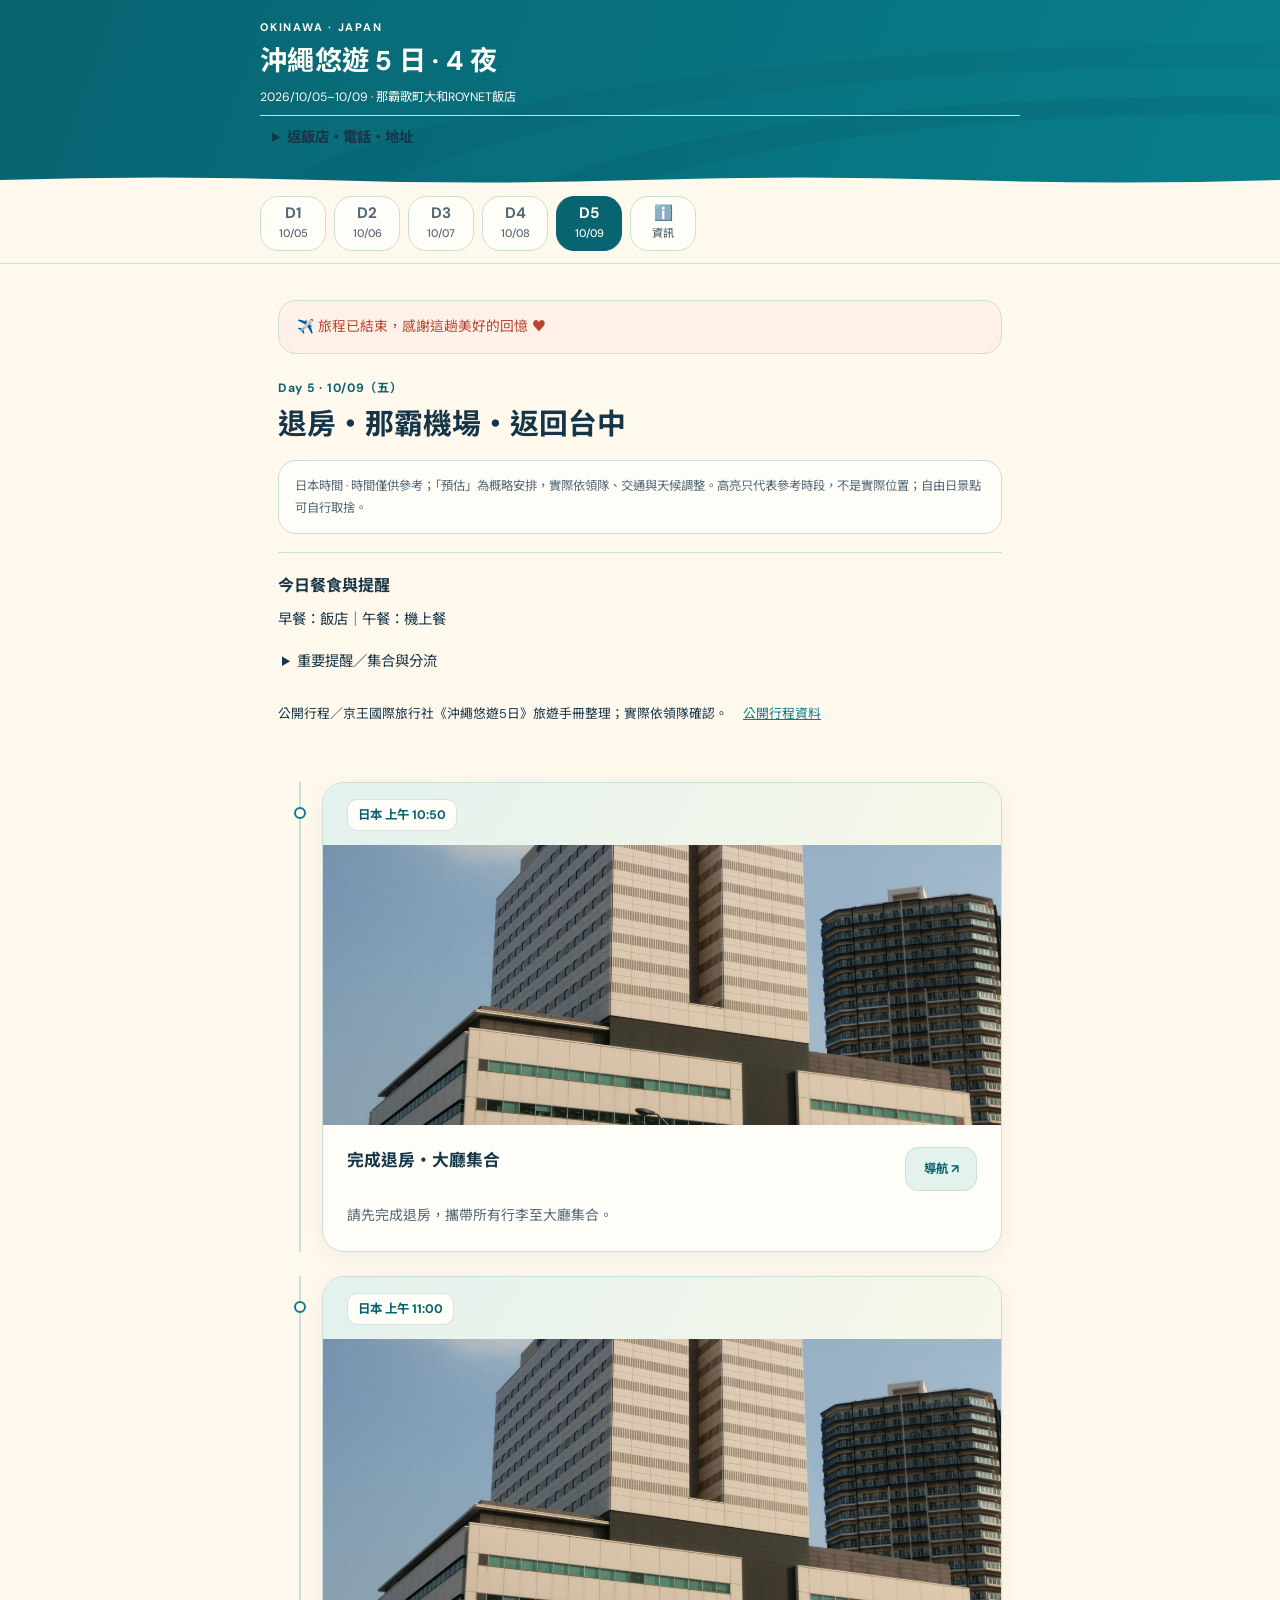
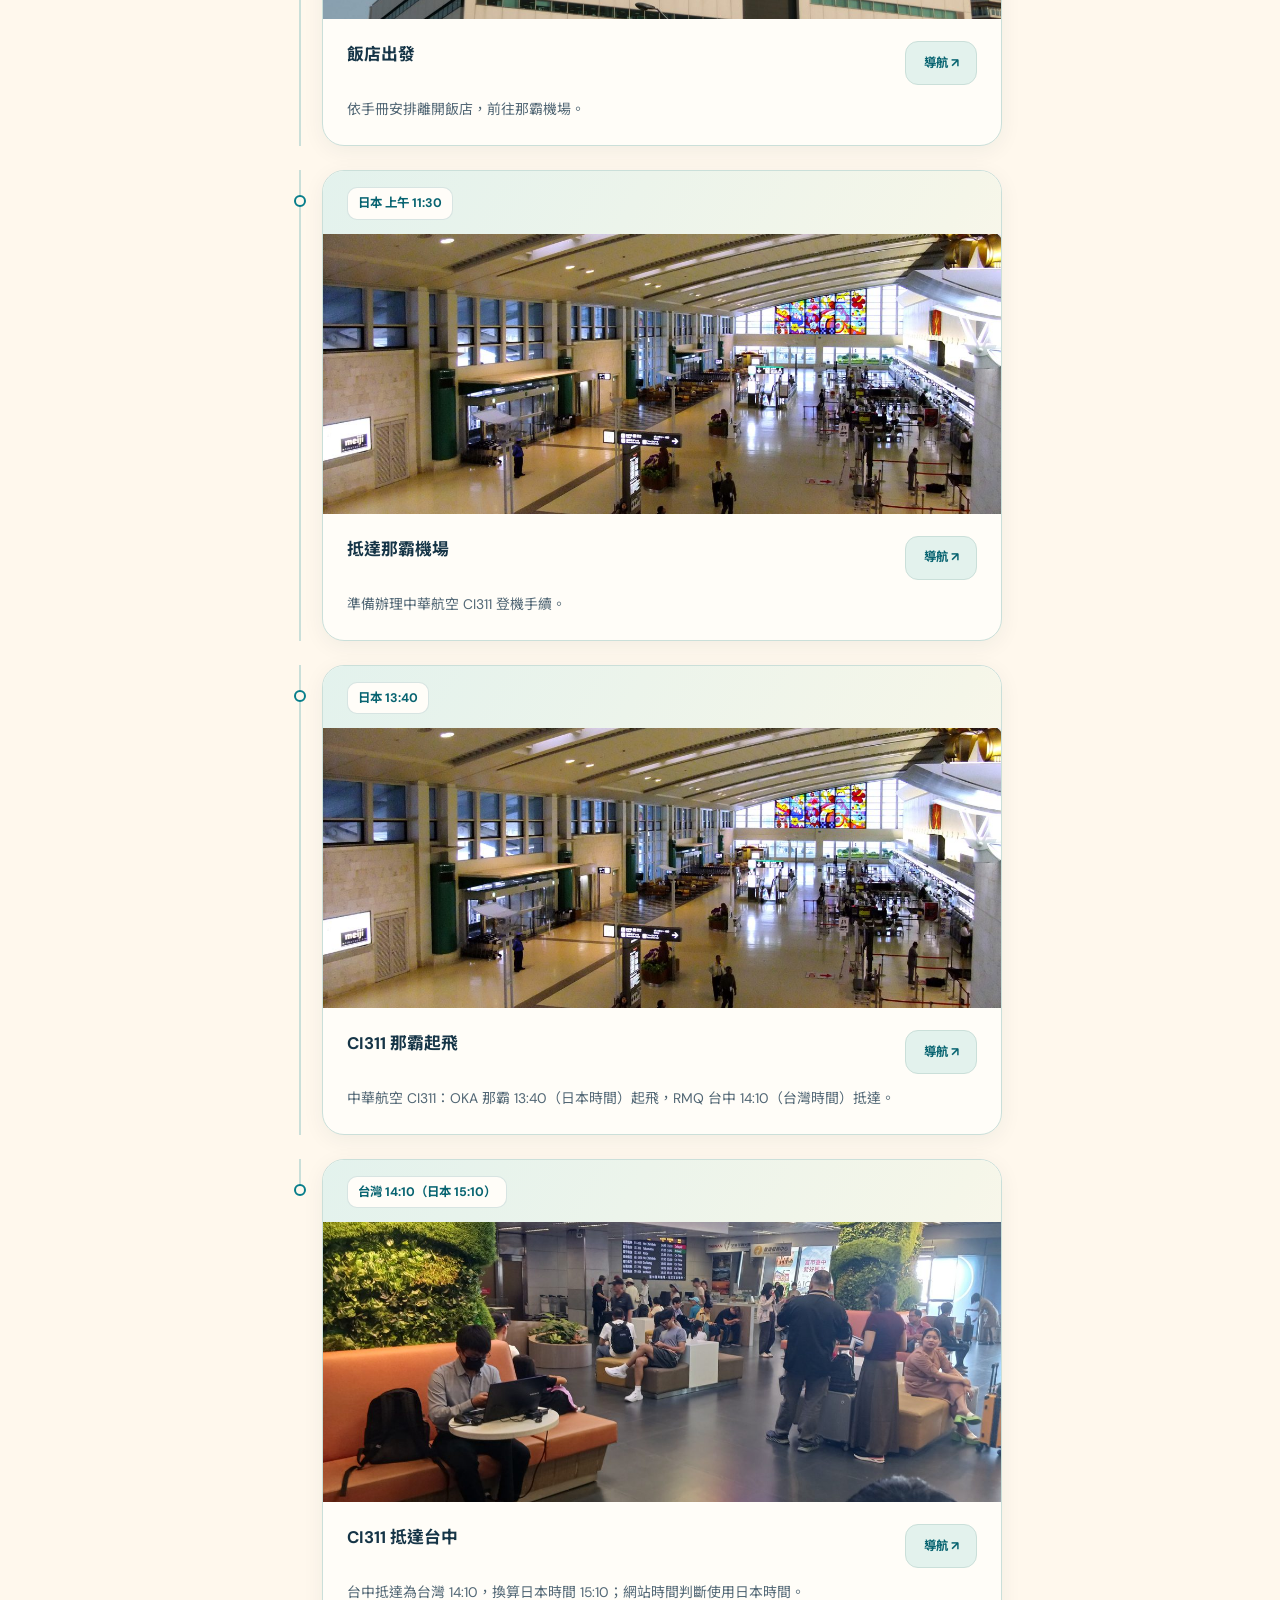
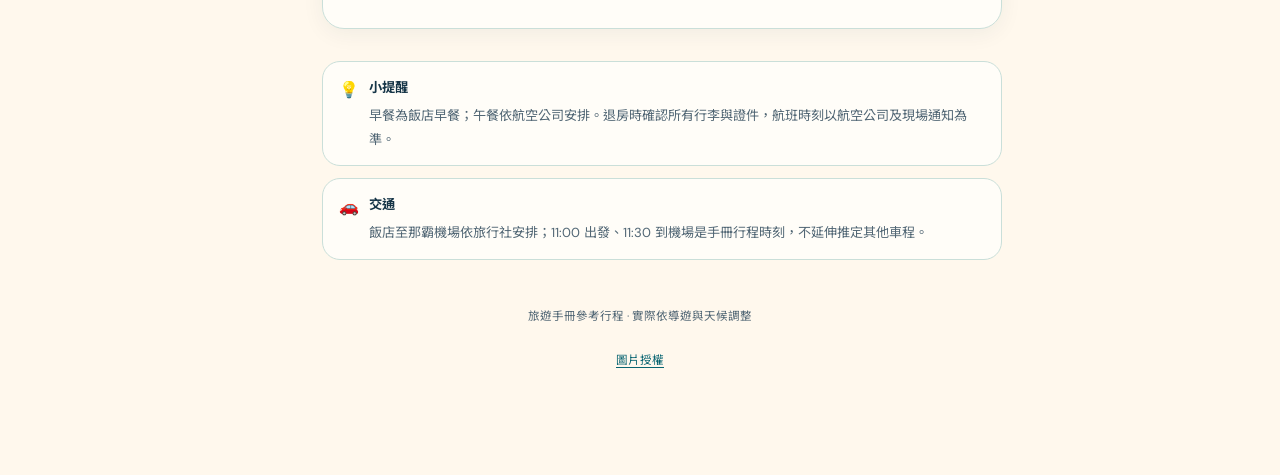
==== commit 8015a5fb: "fix: open Maps directions, simplify photo cards and add estimated times" ====
--- a/index.html
+++ b/index.html
@@ -50,9 +50,11 @@
 
   <footer class="footer">
     <p>旅遊手冊參考行程 · 實際依導遊與天候調整</p>
+    <a href="photo-credits.html">圖片授權</a>
   </footer>
 
   <script src="js/maps.js?v=__BUILD_VERSION__"></script>
+  <script src="js/maps-launch.js?v=__BUILD_VERSION__"></script>
   <script src="js/now.js?v=__BUILD_VERSION__"></script>
   <script src="js/app.js?v=__BUILD_VERSION__"></script>
   <script src="js/trip-tools.js?v=__BUILD_VERSION__"></script>
--- a/css/style.css
+++ b/css/style.css
@@ -159,9 +159,8 @@
 .card-head { display: flex; align-items: flex-start; justify-content: space-between; flex-wrap: wrap; gap: 12px; }
 .card-title { flex: 1 1 160px; min-width: 0; margin: 0; color: var(--ink); font-size: 1.05rem; font-weight: 700; line-height: 1.6; }
 .card-intro { margin: 12px 0 0; color: var(--muted); font-size: .87rem; line-height: 1.85; }
-.image-attribution { margin-top: 16px; padding-top: 10px; border-top: 1px solid var(--line); color: var(--muted); }
-.image-caption, .image-credit { margin: 0; font-size: .72rem; line-height: 1.7; }
-.image-source { display: inline-flex; align-items: center; min-width: 44px; min-height: 44px; max-width: 100%; padding: 8px 0; color: var(--ocean-deep); font-size: .7rem; line-height: 1.7; text-decoration-thickness: 1px; text-underline-offset: 3px; }
+.image-kind { position: absolute; right: 12px; bottom: 12px; padding: 4px 8px; border-radius: 8px; background: var(--surface); color: var(--ink); font-size: .68rem; line-height: 1.6; }
+.footer a { display: inline-flex; align-items: center; min-height: 44px; padding: 6px 12px; color: var(--ocean-deep); text-underline-offset: 3px; }
 .card-media:has(.media-img) .spot-time { margin-bottom: 14px; }
 .spot-stay { display: inline-flex; flex-wrap: wrap; gap: 4px; margin: 10px 0 0; color: var(--muted); font-size: .76rem; }
 .spot-stay b { color: var(--ocean-deep); }
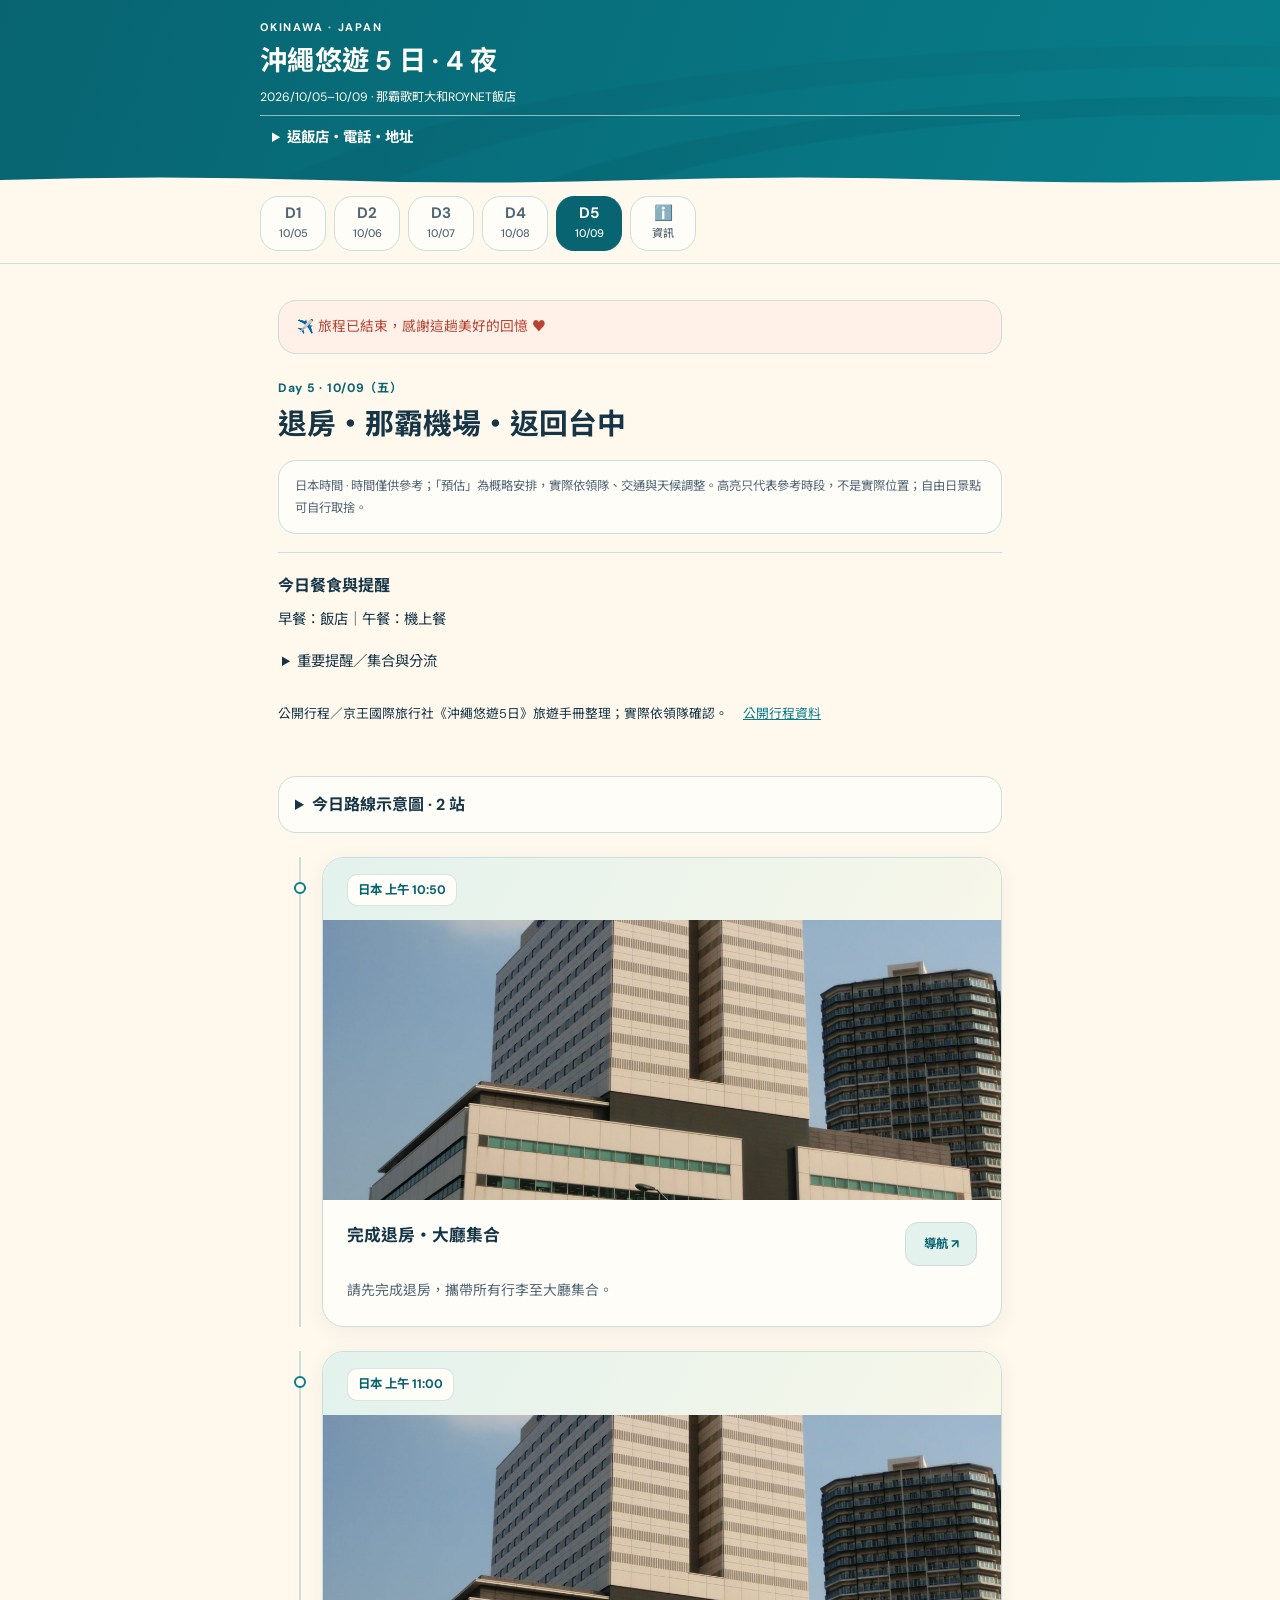
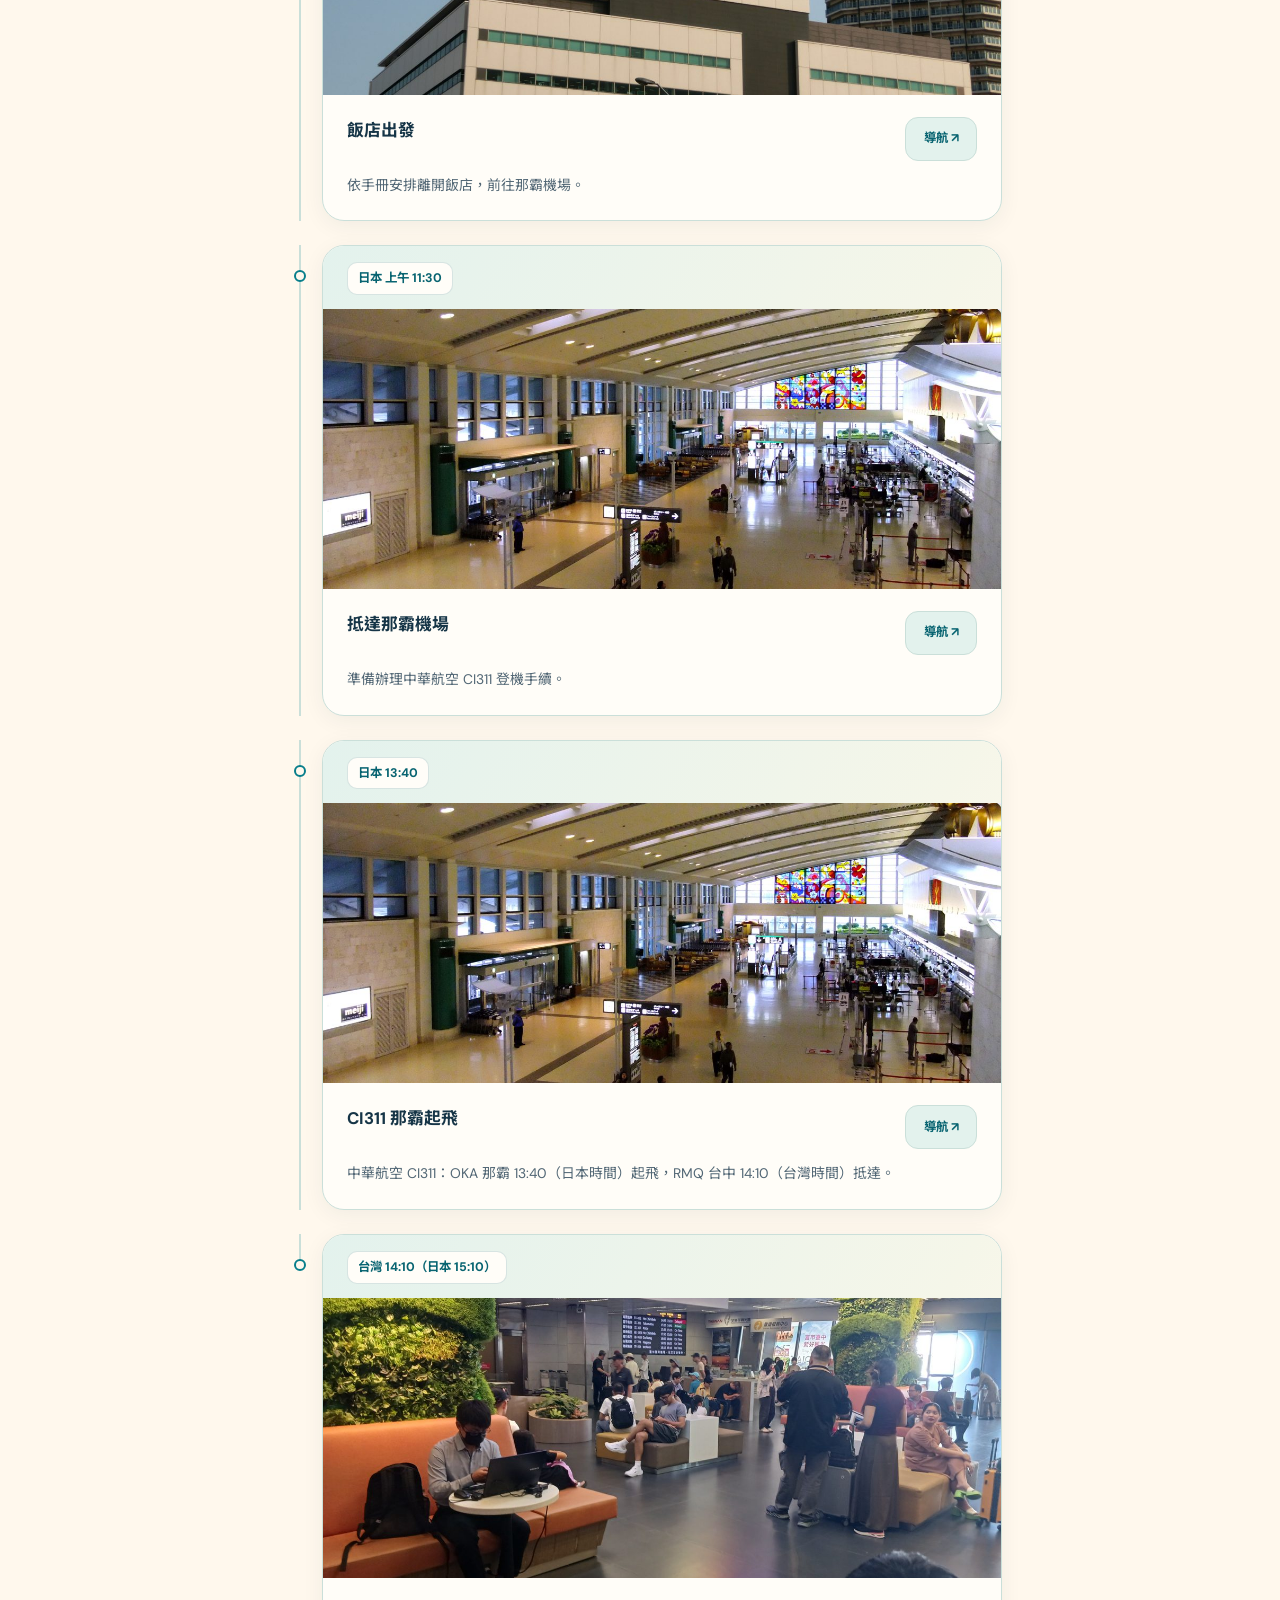
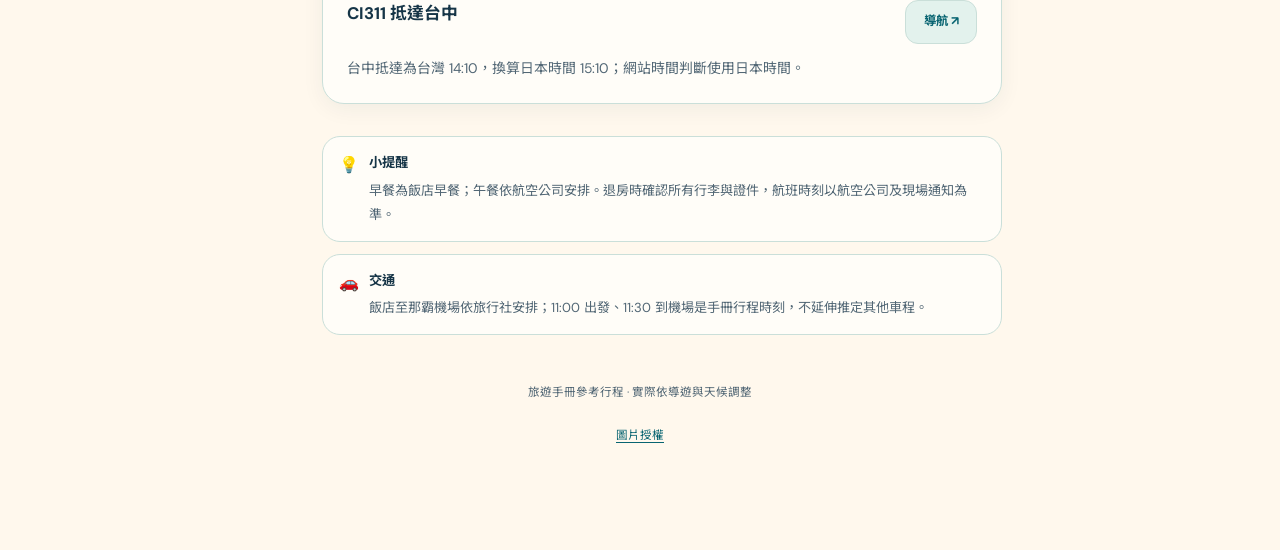
==== commit cb14f2cb: "[verified] feat: add daily Okinawa schematic routes and sourced travel times" ====
--- a/index.html
+++ b/index.html
@@ -12,6 +12,7 @@
   <link rel="stylesheet" href="https://fonts.googleapis.com/css2?family=DM+Sans:wght@400;500;700&family=Noto+Sans+TC:wght@400;500;700&display=swap">
   <link rel="stylesheet" href="css/style.css?v=__BUILD_VERSION__">
   <link rel="stylesheet" href="css/trip-tools.css?v=__BUILD_VERSION__">
+  <link rel="stylesheet" href="css/route-map.css?v=__BUILD_VERSION__">
 </head>
 <body>
   <!-- 入場：翻牌時鐘（數字由 app.js 依旅程日本時間填入；無 JS／reduced-motion 時自動隱藏） -->
@@ -58,5 +59,6 @@
   <script src="js/now.js?v=__BUILD_VERSION__"></script>
   <script src="js/app.js?v=__BUILD_VERSION__"></script>
   <script src="js/trip-tools.js?v=__BUILD_VERSION__"></script>
+  <script src="js/route-map.js?v=__BUILD_VERSION__"></script>
 </body>
 </html>
--- a/css/trip-tools.css
+++ b/css/trip-tools.css
@@ -1 +1,8 @@
 .trip-tools{color:var(--ink,#153f45);font-size:.9rem;line-height:1.65;min-width:0;overflow-wrap:anywhere}.trip-hotel{margin:8px 0 0;padding:0 8px;border-top:1px solid var(--line,#cadfd9)}.trip-hotel summary{cursor:pointer;font-weight:700}.trip-tools summary,.trip-tools button,.trip-tools a{min-height:44px;box-sizing:border-box}.trip-tools summary{display:list-item;padding:10px 4px}.trip-tools a,.trip-tools button{display:inline-flex;align-items:center;justify-content:center;padding:10px 12px;max-width:100%;white-space:normal;text-align:left;font:inherit;color:var(--ocean,#087e8b);border-radius:10px}.trip-tools button{border:1px solid var(--line,#cadfd9);background:var(--surface,#fffdf8);cursor:pointer}.trip-tools :is(a,button,summary):focus-visible{outline:3px solid var(--ocean,#087e8b);outline-offset:3px}.trip-tools p{margin:8px 0}.trip-actions{display:flex;flex-wrap:wrap;gap:6px}.trip-day{margin:18px 0;padding:14px 0;border-top:1px solid var(--line,#cadfd9)}.trip-day h3{font-size:1rem;margin:6px 0}.trip-day ul{padding-left:22px}.trip-day li{margin:8px 0}.trip-links{display:flex;flex-direction:column;align-items:stretch}.trip-source{font-size:.8rem}.checklist label{display:flex;align-items:center;min-height:44px;gap:8px}.checklist input[type=checkbox]:focus-visible{outline:3px solid var(--ocean,#087e8b);outline-offset:3px}
+
+/* Hotel tools sit on the dark ocean header, not the light content surface. */
+.topbar .trip-hotel,.trip-hotel{color:#fff;border-top-color:rgba(255,255,255,.55)}
+.trip-hotel a{color:#fff}
+.trip-hotel .trip-actions :is(a,button){background:#fffdf8;color:#124d55;border:1px solid #fffdf8;text-decoration:none;font-weight:700;min-height:48px}
+.trip-hotel .trip-actions :is(a,button):hover{background:#e5f4ef;color:#124d55}
+.trip-hotel :is(a,button,summary):focus-visible{outline-color:#fff;box-shadow:0 0 0 5px #124d55}
--- a/css/route-map.css
+++ b/css/route-map.css
@@ -0,0 +1,27 @@
+/* Sand + seafoam schematic; position values are diagram percentages only. */
+.route-map { margin: 0 0 24px; border: 1px solid var(--line,#cadfd9); border-radius: 18px; background: var(--surface,#fffdf8); color: var(--ink,#163547); overflow-wrap: anywhere; }
+.route-map > summary { padding: 14px 16px; min-height: 48px; box-sizing: border-box; cursor: pointer; font-weight: 700; }
+.route-body { padding: 0 14px 16px; }
+.route-body h3,.route-body h4 { margin: 12px 0 8px; font-size: 1rem; }
+.route-disclaimer,.route-note,.route-key,.route-unavailable { font-size: .82rem; line-height: 1.7; color: var(--muted,#526775); }
+.route-unavailable { padding: 0 16px 12px; }
+.route-variants { display:flex; flex-wrap:wrap; gap:8px; }
+.route-variants button,.route-stop { font:inherit; color:inherit; background:var(--sand,#fff8ed); border:1px solid var(--line,#cadfd9); border-radius:12px; min-height:44px; padding:9px 12px; text-align:left; cursor:pointer; }
+.route-variants button[aria-pressed="true"] { background:var(--ocean-deep,#086471); color:white; }
+.route-diagram { position:relative; margin:12px 0; background:var(--seafoam,#e3f2ed); border:1px solid var(--line,#cadfd9); border-radius:16px; overflow:hidden; }
+.route-island { aspect-ratio:400 / 520; }
+.route-inset { aspect-ratio:400 / 240; }
+.route-diagram svg { display:block; width:100%; height:100%; }
+.route-land { fill:var(--sand,#fff8ed); stroke:#819f92; stroke-width:2; stroke-linejoin:round; }
+.route-line { fill:none; stroke:var(--ocean-deep,#086471); stroke-width:3; stroke-dasharray:7 6; }
+.route-diagram text { font:16px sans-serif; fill:var(--muted,#526775); }
+.route-marker { position:absolute; transform:translate(-50%,-50%); border:2px solid var(--surface,#fffdf8); background:var(--ocean-deep,#086471); color:white; border-radius:50%; width:44px; height:44px; padding:0; font:700 15px sans-serif; cursor:pointer; box-shadow:0 2px 5px #16354730; }
+.route-map button:focus-visible,.route-map summary:focus-visible { outline:3px solid var(--coral,#b74432); outline-offset:3px; }
+.route-stops { list-style:none; padding:0; display:grid; gap:6px; }
+.route-stop { width:100%; display:block; font-size:.87rem; }
+.route-stop b { display:inline-block; margin-right:6px; }
+.route-legs { list-style:none; padding:0; margin:0; }
+.route-legs li { padding:8px 0; border-top:1px solid var(--line,#cadfd9); font-size:.82rem; line-height:1.6; }
+.route-legs span { display:block; color:var(--muted,#526775); }
+.timeline > [data-route-item]:focus { outline:3px solid var(--coral,#b74432); outline-offset:4px; }
+@media (prefers-reduced-motion:reduce) { .route-map * { scroll-behavior:auto; transition:none; } }
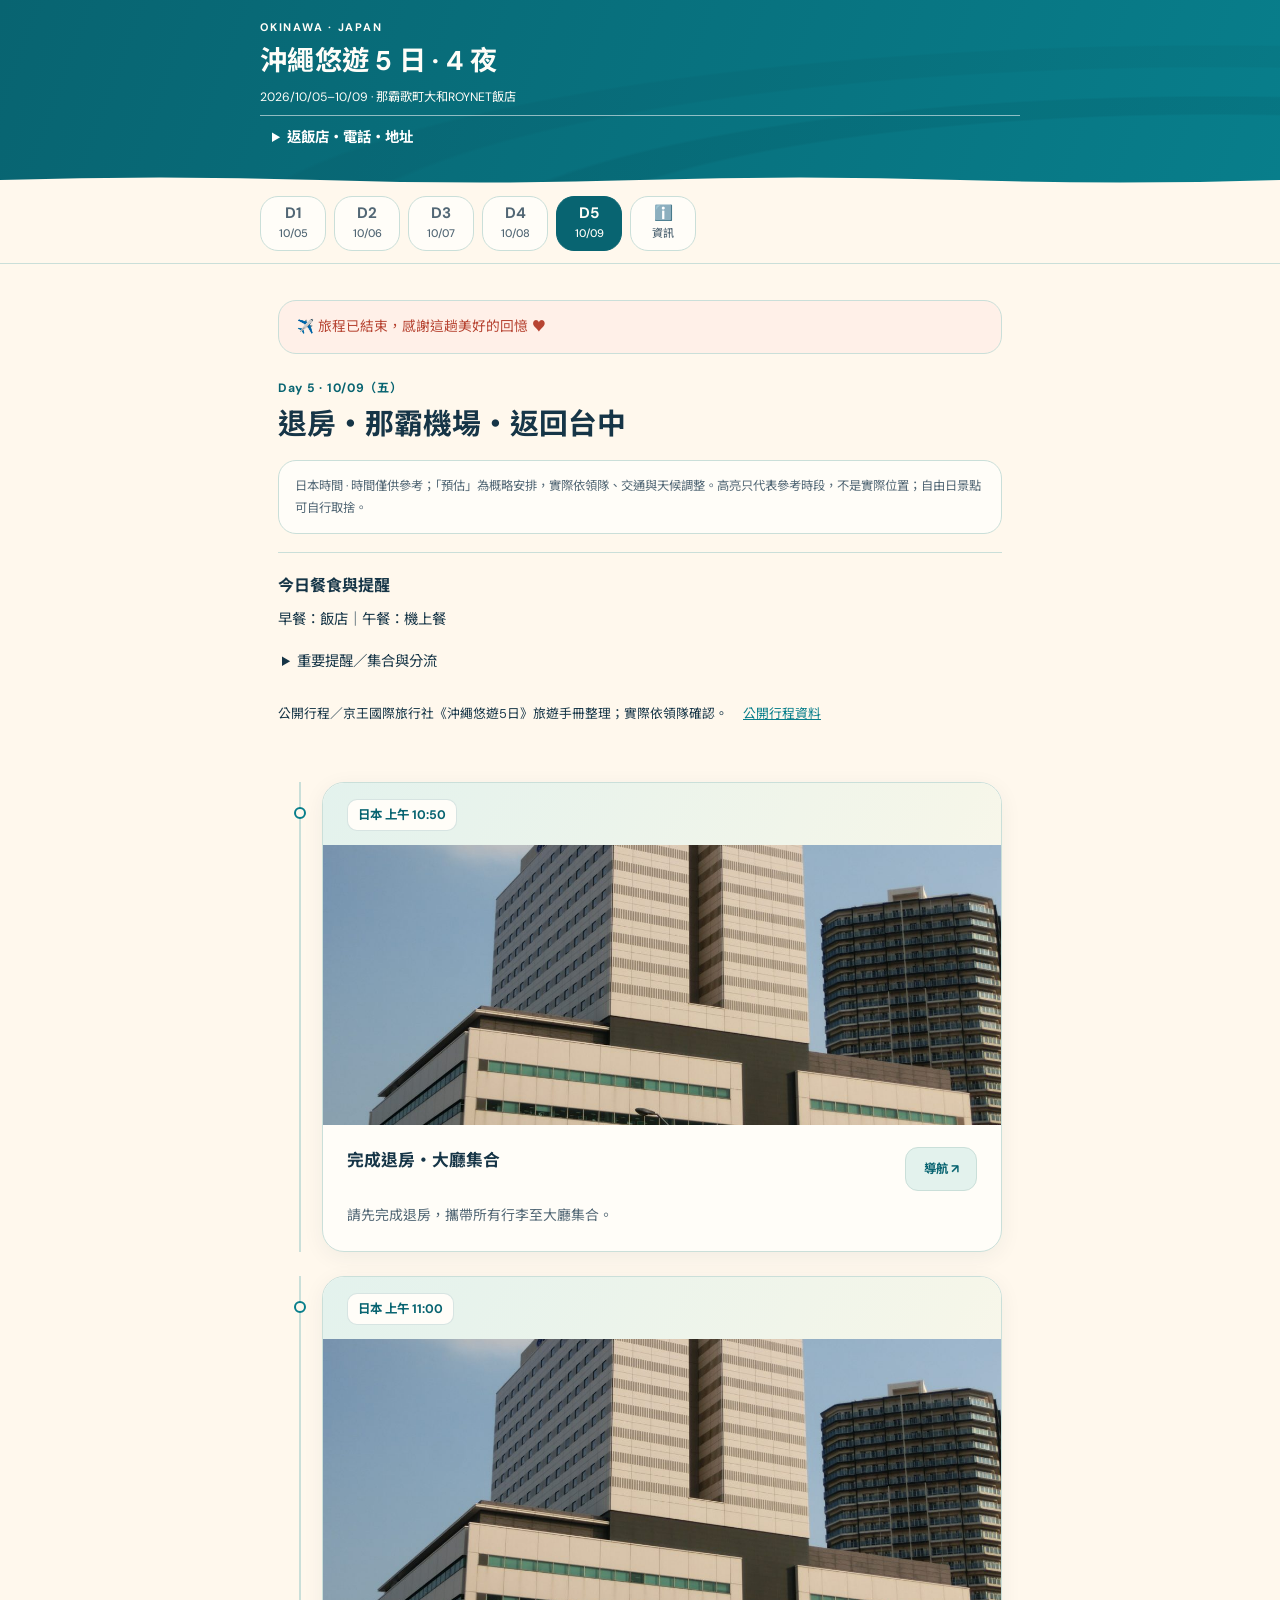
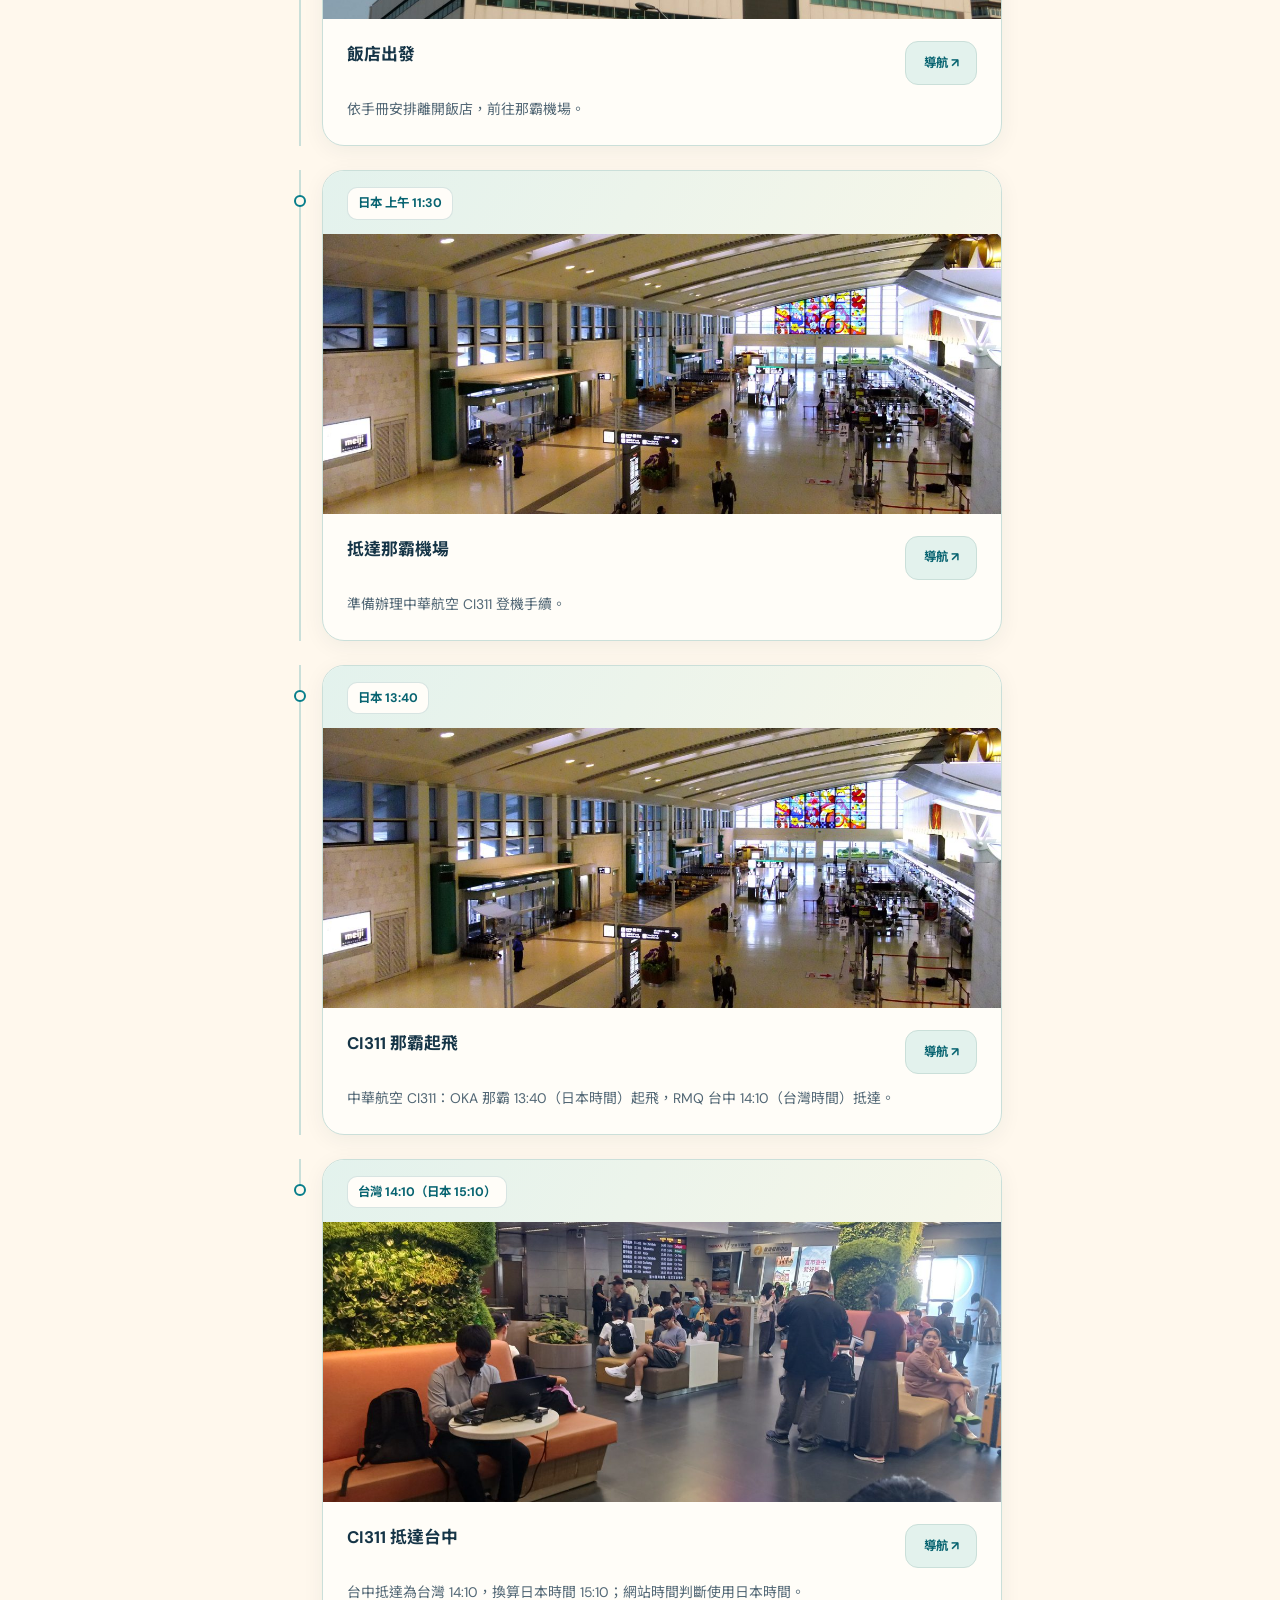
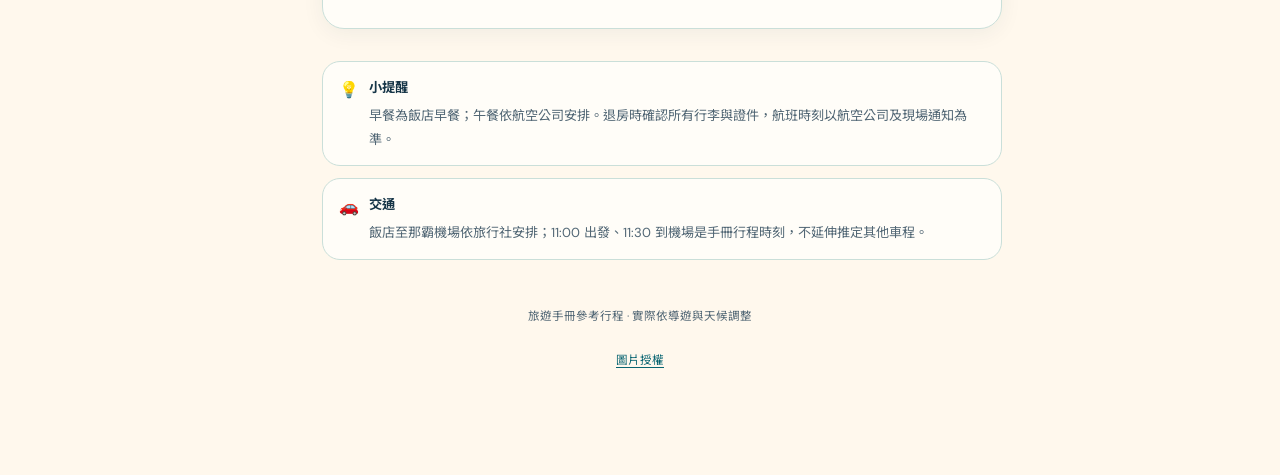
==== commit 2b7b97dc: "Revert "[verified] feat: add daily Okinawa schematic routes and sourced travel times" This reverts c" ====
--- a/index.html
+++ b/index.html
@@ -12,7 +12,6 @@
   <link rel="stylesheet" href="https://fonts.googleapis.com/css2?family=DM+Sans:wght@400;500;700&family=Noto+Sans+TC:wght@400;500;700&display=swap">
   <link rel="stylesheet" href="css/style.css?v=__BUILD_VERSION__">
   <link rel="stylesheet" href="css/trip-tools.css?v=__BUILD_VERSION__">
-  <link rel="stylesheet" href="css/route-map.css?v=__BUILD_VERSION__">
 </head>
 <body>
   <!-- 入場：翻牌時鐘（數字由 app.js 依旅程日本時間填入；無 JS／reduced-motion 時自動隱藏） -->
@@ -59,6 +58,5 @@
   <script src="js/now.js?v=__BUILD_VERSION__"></script>
   <script src="js/app.js?v=__BUILD_VERSION__"></script>
   <script src="js/trip-tools.js?v=__BUILD_VERSION__"></script>
-  <script src="js/route-map.js?v=__BUILD_VERSION__"></script>
 </body>
 </html>
